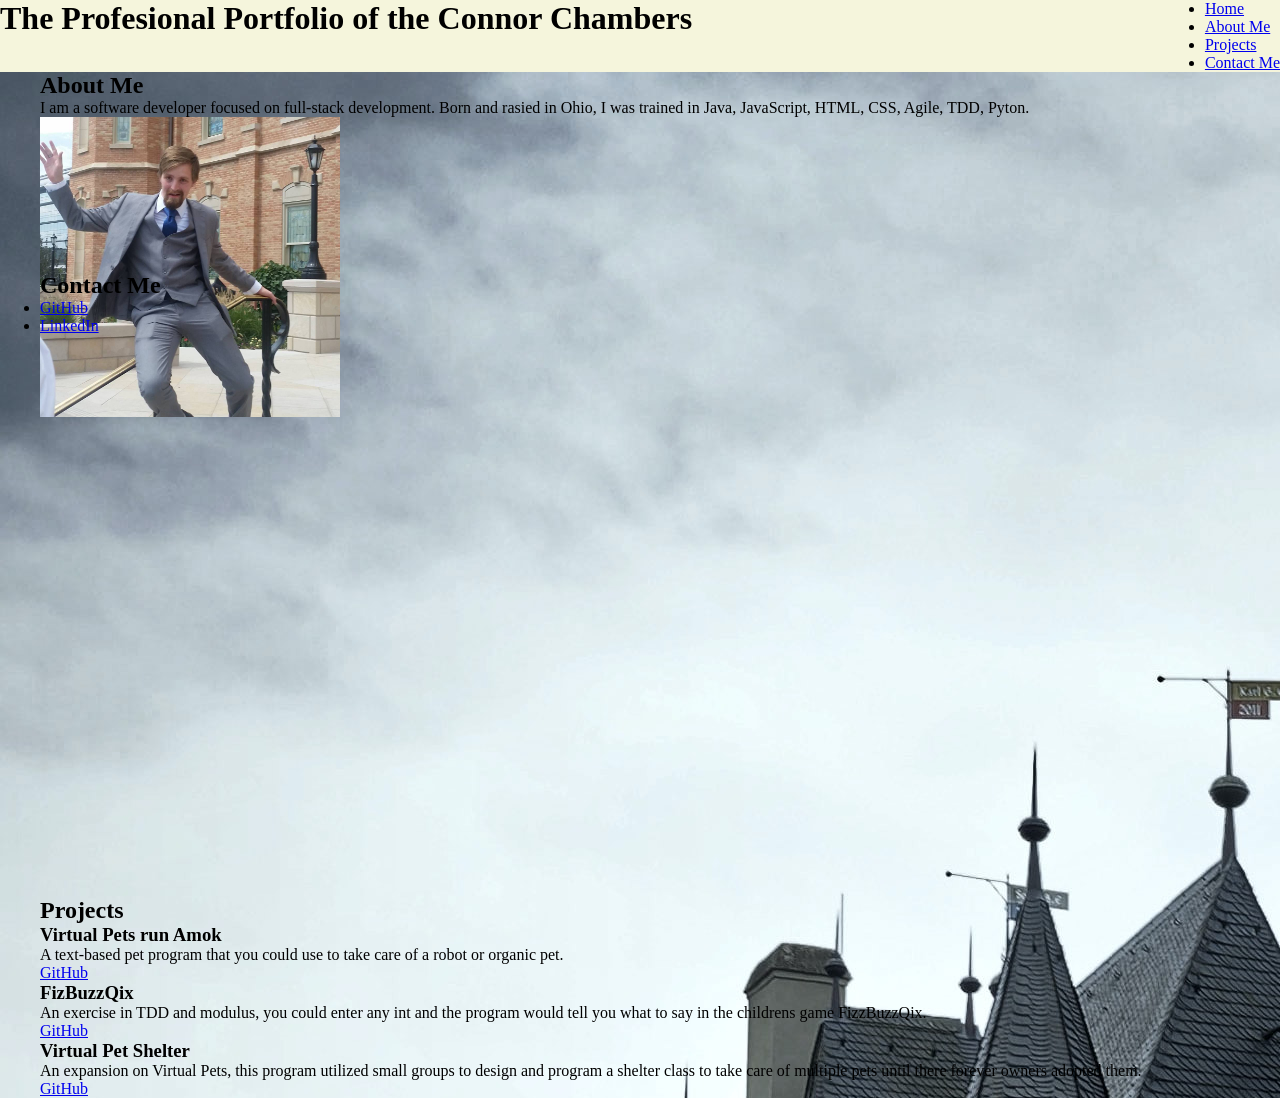
==== index.html @ 0117bf4f "beginning stages" ====
<!--Profesional Portfolio of Connor Chambers 
@author Connor Chambers
@start 2021.02.12
@updated 2021.02.12
-->
<!DOCTYPE html>
<html lang="en">
<head>
    <meta charset="UTF-8">
    <meta name="viewport" content="width=device-width, initial-scale=1.0">
    <title>Connor Chambers' Portfolio</title>
    <link rel="stylesheet" href="style.css">
    <link rel="stylesheet" href="layout.css"> <!--- check paths-->
</head>

<body>
    <header class="header" id="home">
        <h1 class="title">The Profesional Portfolio of the Connor Chambers</h1>
        <nav class="nav__links">
            <ul>
                <li class="nav__link"> <a href="#home">Home</a></li>
                <li class="nav__link"> <a href="#about">About Me</a></li>
                <li class="nav__link"> <a href="#projects">Projects</a></li>
                <li class="nav__link"><a href="#contact">Contact Me</a></li>
            </ul>
        </nav>
    </header>
    <div class="content" >
        <section class="about__me" id="about">
            <h2>About Me</h2>
            <p>I am a software developer focused on full-stack development. Born and rasied in Ohio, I was trained in Java, JavaScript, HTML, CSS, Agile, TDD, Pyton.</p>
            <img class="headshot"src="personalPhoto.jpg">
        </section>
        <section class="contact__links" id="contact">
            <h2>Contact Me</h2>
            <ul>
                <li class="contact__link"><a href="https://github.com/HagarTheHun">GitHub</a></li>
                <li class="contact__link"><a href="https://www.linkedin.com/">LinkedIn</a></li>
            </ul>
            

        </section>
        
        <section class="projects__list" id="projects">
        <h2>Projects</h2>
            <article>
            <h3>Virtual Pets run Amok</h3>
                <p>A text-based pet program that you could use to take care of a robot or organic pet.</p>
                <a href="https://github.com/HagarTheHun/virtual-pets-CD-Project-Blue">GitHub</a>
            </article>
            <article>
            <h3>FizBuzzQix</h3>
                <p>An exercise in TDD and modulus, you could enter any int and the program would tell you what to say in the childrens game FizzBuzzQix.</p>
                <a href="https://github.com/HagarTheHun">GitHub</a>
            </article>
            <article>
            <h3>Virtual Pet Shelter</h3>
                <p>An expansion on Virtual Pets, this program utilized small groups to design and program a shelter class to take care of multiple pets until there forever owners adopted them.</p>
                <a href="https://github.com/HagarTheHun">GitHub</a>
            </article>
            <!--- <p>
                    A personal library android app to keep track of your books, games, and more. Scan barcodes, search library, search friends libraries, borrow/lend, track stats.
                </p> --->
        </section>
    </div>
</body>
</html>
---- style.css ----
body {
    background-image: url("./ansgar-scheffold-kYVqDTTRv0c-unsplash.jpg");
}

.header {
    background-color: beige;
}
.content {

}
.headshot {
    width: 25%;
}
---- layout.css ----
* {
    box-sizing: border-box;
    margin: 0;
    padding: 0;
}
.content {
    display: grid;
    grid-template-rows: 200px auto 75px;
    width: 1200px;
    margin: 0 auto;
    min-height: 100vh;
}
.header {
    display: flex;
    justify-content: space-between;
}
.projects_list {
    display: flex;
    justify-content: space-around;
}
.about_me {
    display: flex;
    flex-direction: row-reverse;
}
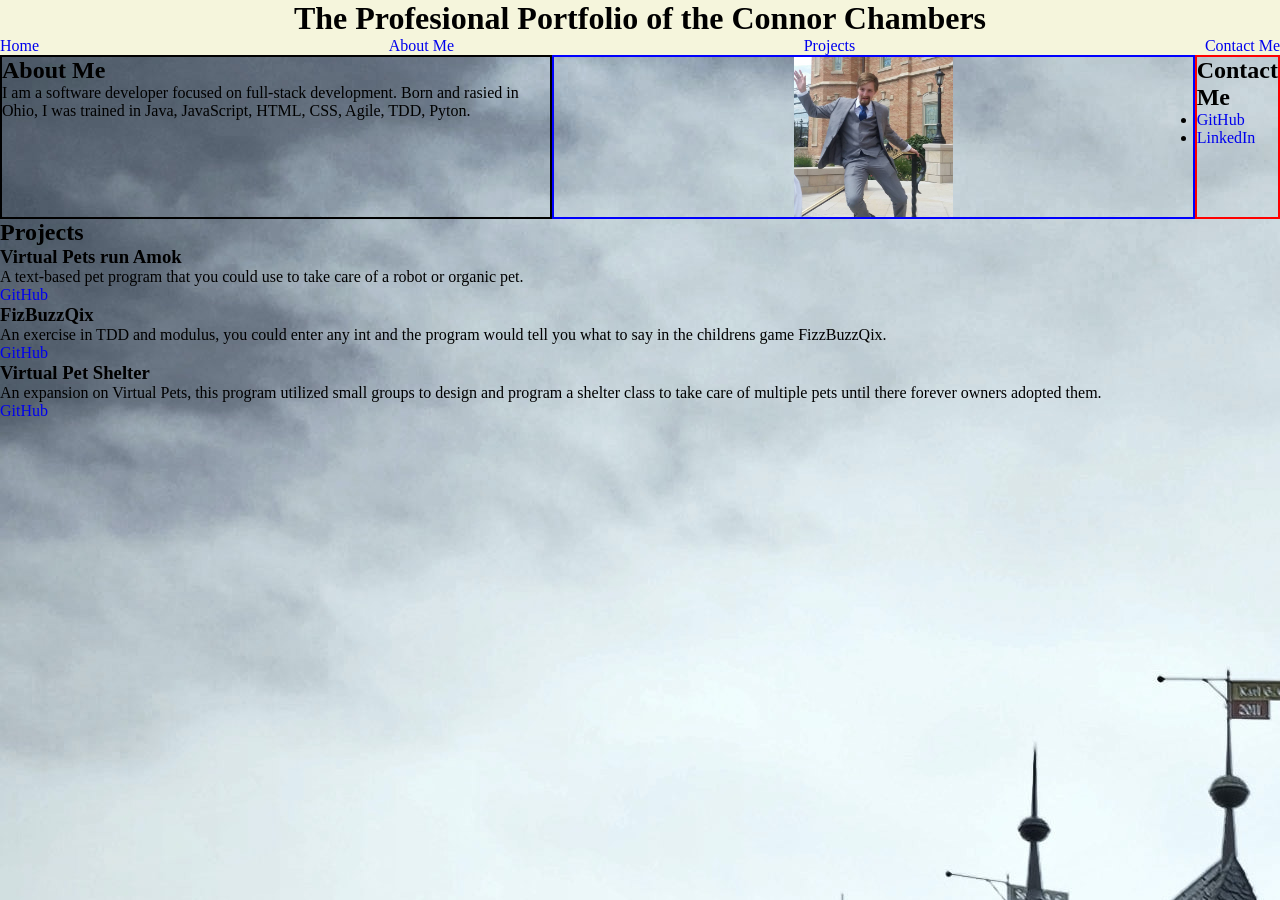
==== commit 357aab3a: "correcting layout issues" ====
--- a/index.html
+++ b/index.html
@@ -17,7 +17,7 @@
     <header class="header" id="home">
         <h1 class="title">The Profesional Portfolio of the Connor Chambers</h1>
         <nav class="nav__links">
-            <ul>
+            <ul class="nav__list">
                 <li class="nav__link"> <a href="#home">Home</a></li>
                 <li class="nav__link"> <a href="#about">About Me</a></li>
                 <li class="nav__link"> <a href="#projects">Projects</a></li>
@@ -26,20 +26,25 @@
         </nav>
     </header>
     <div class="content" >
-        <section class="about__me" id="about">
-            <h2>About Me</h2>
-            <p>I am a software developer focused on full-stack development. Born and rasied in Ohio, I was trained in Java, JavaScript, HTML, CSS, Agile, TDD, Pyton.</p>
-            <img class="headshot"src="personalPhoto.jpg">
-        </section>
-        <section class="contact__links" id="contact">
-            <h2>Contact Me</h2>
-            <ul>
-                <li class="contact__link"><a href="https://github.com/HagarTheHun">GitHub</a></li>
-                <li class="contact__link"><a href="https://www.linkedin.com/">LinkedIn</a></li>
-            </ul>
+        <div class="personal__area">
+            <section class="about__me" id="about">
+                <h2>About Me</h2>
+                <p>I am a software developer focused on full-stack development. Born and rasied in Ohio, I was trained in Java, JavaScript, HTML, CSS, Agile, TDD, Pyton.</p>
+            </section>
+
+            <section class="image__area">
+                <img class="headshot"src="personalPhoto.jpg">
+                <img class="shield" src="https://images-na.ssl-images-amazon.com/images/I/71vntClRfjL._AC_SL1500_.jpg" alt="">
+            </section>
             
-
-        </section>
+            <section class="contact__links" id="contact">
+                <h2>Contact Me</h2>
+                <ul>
+                    <li class="contact__link"><a href="https://github.com/HagarTheHun">GitHub</a></li>
+                    <li class="contact__link"><a href="https://www.linkedin.com/">LinkedIn</a></li>
+                </ul>
+            </section>
+        </div>
         
         <section class="projects__list" id="projects">
         <h2>Projects</h2>
--- a/layout.css
+++ b/layout.css
@@ -4,21 +4,51 @@
     padding: 0;
 }
 .content {
-    display: grid;
-    grid-template-rows: 200px auto 75px;
-    width: 1200px;
-    margin: 0 auto;
-    min-height: 100vh;
+    
 }
 .header {
     display: flex;
+    flex-direction: column;
+}
+.header h1 {
+    align-self: center;
+}
+.nav__list {
+    display: flex;
     justify-content: space-between;
+
 }
+.header li, a {
+    list-style-type: none;
+    text-decoration: none;
+}
+.personal__area {
+    display: flex;
+    justify-content: space-betw;
+}
+
+.image__area {
+    display: flex;
+    flex-direction: column;
+    
+    align-items: center;
+    border: 2px solid blue;
+    
+}
+.shield {
+    max-width: 100px;
+    max-height: 100px;
+}
+.contact__links {
+    border: 2px solid red;
+    /* width: 30%; */
+}
+
 .projects_list {
     display: flex;
     justify-content: space-around;
 }
-.about_me {
-    display: flex;
-    flex-direction: row-reverse;
+.about__me {
+    border: 2px solid black;
+    /* width: 40%; */
 }
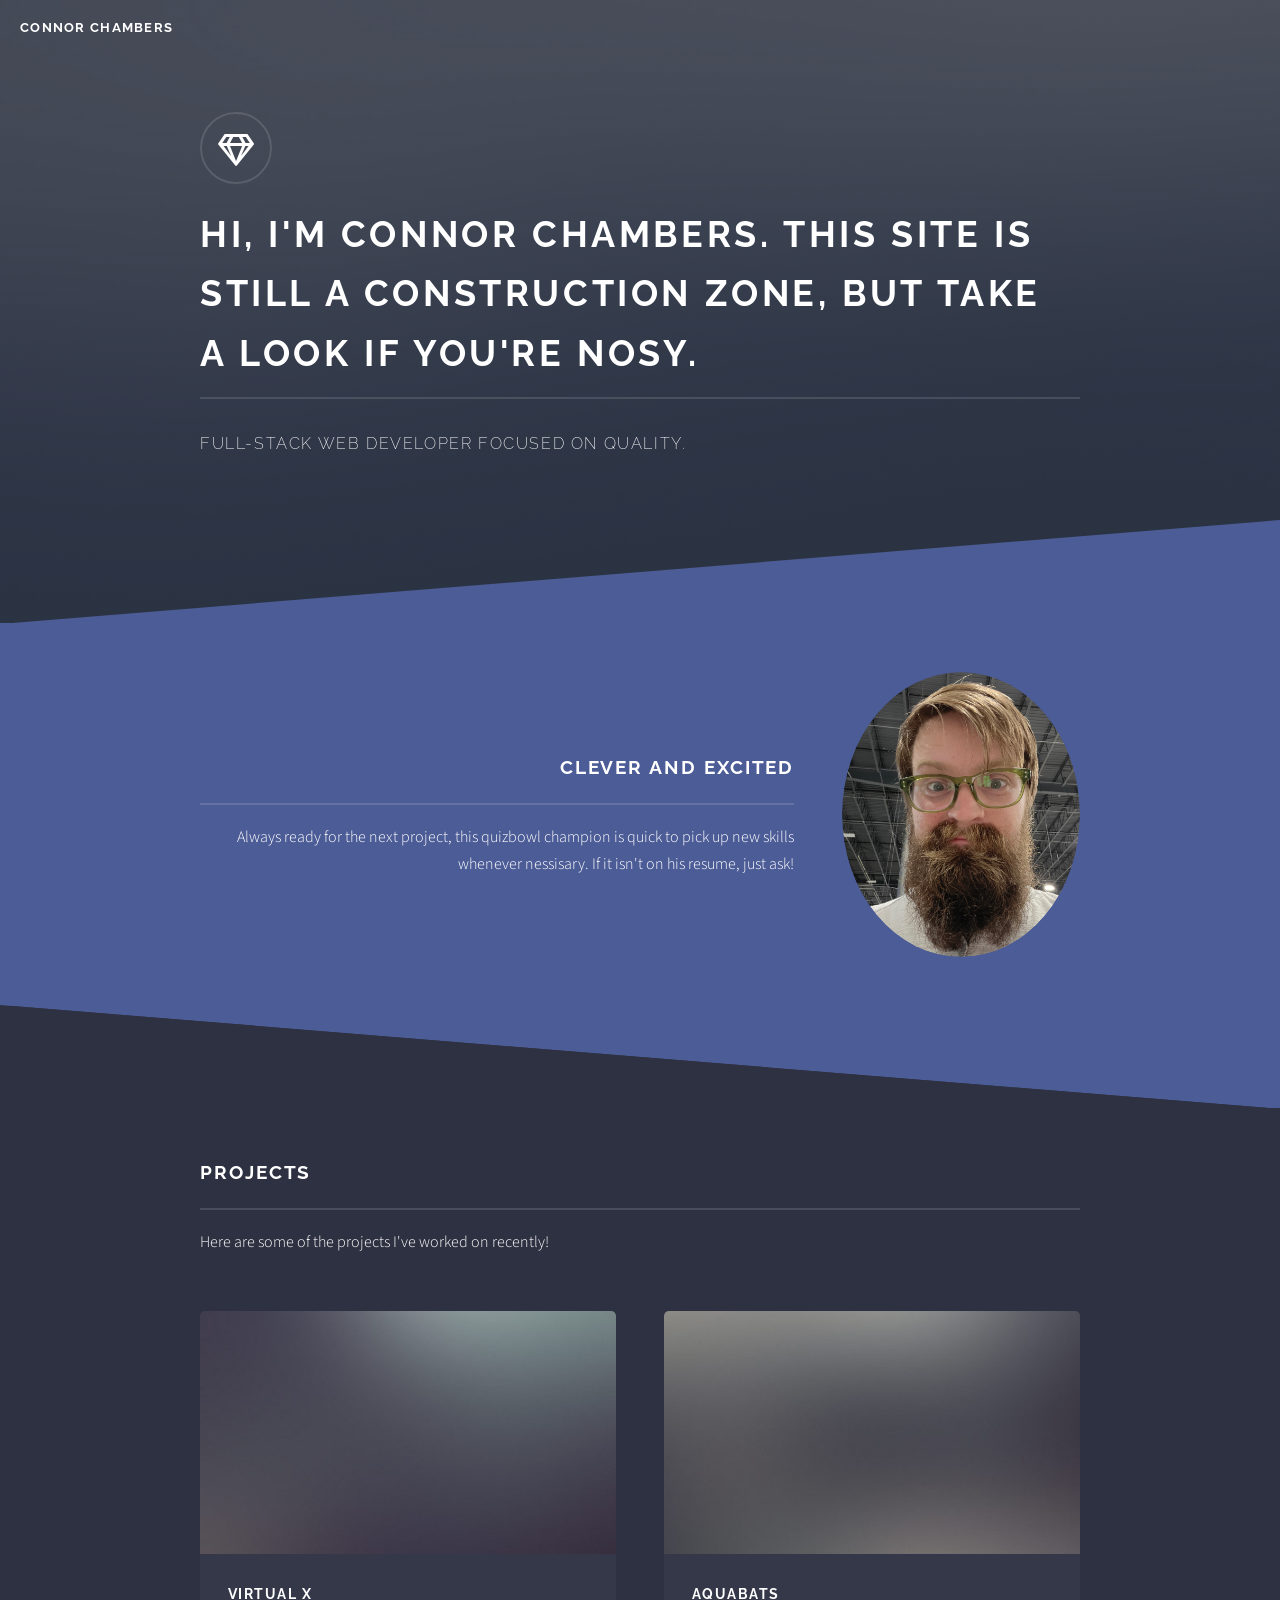
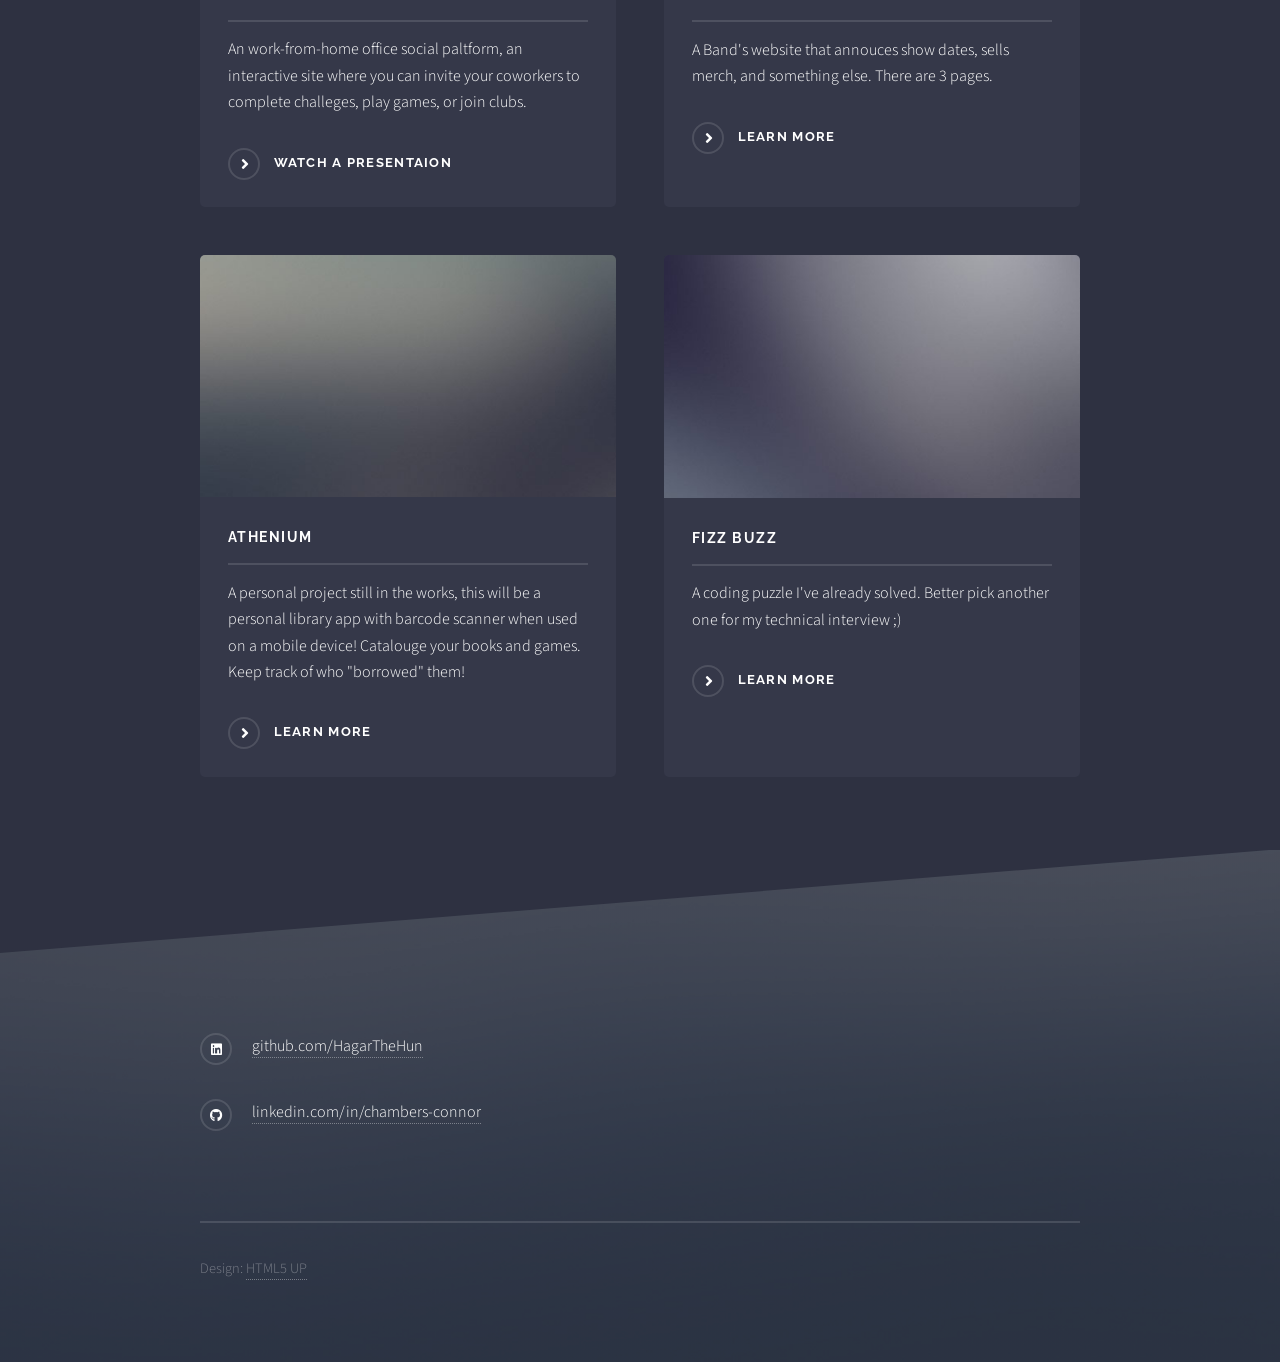
==== commit 8d14ee13: "the big reveal?" ====
--- a/index.html
+++ b/index.html
@@ -1,74 +1,159 @@
-<!--Profesional Portfolio of Connor Chambers 
-@author Connor Chambers
-@start 2021.02.12
-@updated 2021.02.12
+<!DOCTYPE HTML>
+<!--
+	Solid State by HTML5 UP
+	html5up.net | @ajlkn
+	Free for personal and commercial use under the CCA 3.0 license (html5up.net/license)
 -->
-<!DOCTYPE html>
-<html lang="en">
-<head>
-    <meta charset="UTF-8">
-    <meta name="viewport" content="width=device-width, initial-scale=1.0">
-    <title>Connor Chambers' Portfolio</title>
-    <link rel="stylesheet" href="style.css">
-    <link rel="stylesheet" href="layout.css"> <!--- check paths-->
-</head>
+<html>
+	<head>
+		<title>Hire Connor Chambers</title>
+		<meta charset="utf-8" />
+		<meta name="viewport" content="width=device-width, initial-scale=1, user-scalable=no" />
+		<link rel="stylesheet" href="assets/css/main.css" />
+		<noscript><link rel="stylesheet" href="assets/css/noscript.css" /></noscript>
+	</head>
+	<body class="is-preload">
 
-<body>
-    <header class="header" id="home">
-        <h1 class="title">The Profesional Portfolio of the Connor Chambers</h1>
-        <nav class="nav__links">
-            <ul class="nav__list">
-                <li class="nav__link"> <a href="#home">Home</a></li>
-                <li class="nav__link"> <a href="#about">About Me</a></li>
-                <li class="nav__link"> <a href="#projects">Projects</a></li>
-                <li class="nav__link"><a href="#contact">Contact Me</a></li>
-            </ul>
-        </nav>
-    </header>
-    <div class="content" >
-        <div class="personal__area">
-            <section class="about__me" id="about">
-                <h2>About Me</h2>
-                <p>I am a software developer focused on full-stack development. Born and rasied in Ohio, I was trained in Java, JavaScript, HTML, CSS, Agile, TDD, Pyton.</p>
-            </section>
+		<!-- Page Wrapper -->
+			<div id="page-wrapper">
 
-            <section class="image__area">
-                <img class="headshot"src="personalPhoto.jpg">
-                <img class="shield" src="https://images-na.ssl-images-amazon.com/images/I/71vntClRfjL._AC_SL1500_.jpg" alt="">
-            </section>
-            
-            <section class="contact__links" id="contact">
-                <h2>Contact Me</h2>
-                <ul>
-                    <li class="contact__link"><a href="https://github.com/HagarTheHun">GitHub</a></li>
-                    <li class="contact__link"><a href="https://www.linkedin.com/">LinkedIn</a></li>
-                </ul>
-            </section>
-        </div>
-        
-        <section class="projects__list" id="projects">
-        <h2>Projects</h2>
-            <article>
-            <h3>Virtual Pets run Amok</h3>
-                <p>A text-based pet program that you could use to take care of a robot or organic pet.</p>
-                <a href="https://github.com/HagarTheHun/virtual-pets-CD-Project-Blue">GitHub</a>
-            </article>
-            <article>
-            <h3>FizBuzzQix</h3>
-                <p>An exercise in TDD and modulus, you could enter any int and the program would tell you what to say in the childrens game FizzBuzzQix.</p>
-                <a href="https://github.com/HagarTheHun">GitHub</a>
-            </article>
-            <article>
-            <h3>Virtual Pet Shelter</h3>
-                <p>An expansion on Virtual Pets, this program utilized small groups to design and program a shelter class to take care of multiple pets until there forever owners adopted them.</p>
-                <a href="https://github.com/HagarTheHun">GitHub</a>
-            </article>
-            <!--- <p>
-                    A personal library android app to keep track of your books, games, and more. Scan barcodes, search library, search friends libraries, borrow/lend, track stats.
-                </p> --->
-        </section>
-    </div>
-</body>
-</html>
+				<!-- Header -->
+					<header id="header" class="alt">
+						<h1><a href="#banner">Connor Chambers</a></h1>
+						<!--
+						<nav>
+							<a href="#menu">Menu</a>
+						</nav>
+						-->
+					</header>
 
+				<!-- Menu 
+					<nav id="menu">
+						<div class="inner">
+							<h2>Menu</h2>
+							<ul class="links">
+								<li><a href="index.html">Home</a></li>
+								<li><a href="generic.html">Generic</a></li>
+								<li><a href="elements.html">Elements</a></li>
+								<li><a href="#">Log In</a></li>
+								<li><a href="#">Sign Up</a></li>
+							</ul>
+							<a href="#" class="close">Close</a>
+						</div>
+					</nav>
+				-->
 
+				<!-- Banner -->
+					<section id="banner">
+						<div class="inner">
+							<div class="logo"><span class="icon fa-gem"></span></div>
+							<h2>Hi, I'm Connor Chambers.  This site is still a construction zone, but take a look if you're nosy.</h2>
+							<p>Full-stack web developer focused on quality.</p>
+						</div>
+					</section>
+
+				<!-- Wrapper -->
+					<section id="wrapper">
+
+						<!-- One -->
+							<section id="one" class="wrapper spotlight style1">
+								<div class="inner">
+									<a href="#" class="image"><img src="images/ConnorHeadshot.jpg" alt="" /></a>
+									<div class="content">
+										<h2 class="major">Clever and Excited</h2>
+										<p>Always ready for the next project, this quizbowl champion is quick to pick up new skills whenever nessisary.  If it isn't on his resume, just ask!</p>
+									</div>
+								</div>
+							</section>
+<!--
+						<!-- Two --
+							<section id="two" class="wrapper alt spotlight style2">
+								<div class="inner">
+									<a href="#" class="image"><img src="images/pic02.jpg" alt="" /></a>
+									<div class="content">
+										<h2 class="major">Tempus adipiscing</h2>
+										<p>Lorem ipsum dolor sit amet, etiam lorem adipiscing elit. Cras turpis ante, nullam sit amet turpis non, sollicitudin posuere urna. Mauris id tellus arcu. Nunc vehicula id nulla dignissim dapibus. Nullam ultrices, neque et faucibus viverra, ex nulla cursus.</p>
+										<a href="#" class="special">Learn more</a>
+									</div>
+								</div>
+							</section>
+
+						<!-- Three --
+							<section id="three" class="wrapper spotlight style3">
+								<div class="inner">
+									<a href="#" class="image"><img src="images/pic03.jpg" alt="" /></a>
+									<div class="content">
+										<h2 class="major">Nullam dignissim</h2>
+										<p>Lorem ipsum dolor sit amet, etiam lorem adipiscing elit. Cras turpis ante, nullam sit amet turpis non, sollicitudin posuere urna. Mauris id tellus arcu. Nunc vehicula id nulla dignissim dapibus. Nullam ultrices, neque et faucibus viverra, ex nulla cursus.</p>
+										<a href="#" class="special">Learn more</a>
+									</div>
+								</div>
+							</section>
+-->
+						<!-- Four -->
+							<section id="four" class="wrapper alt style1">
+								<div class="inner">
+									<h2 class="major">Projects</h2>
+									<p>Here are some of the projects I've worked on recently!</p>
+									<section class="features">
+										<article>
+											<a href="#" class="image"><img src="images/pic04.jpg" alt="" /></a>
+											<h3 class="major">Virtual X</h3>
+											<p>An work-from-home office social paltform, an interactive site where you can invite your coworkers to complete challeges, play games, or join clubs.</p>
+											<a href="#" class="special">Watch a Presentaion</a>
+										</article>
+										<article>
+											<a href="#" class="image"><img src="images/pic05.jpg" alt="" /></a>
+											<h3 class="major">Aquabats</h3>
+											<p>A Band's website that annouces show dates, sells merch, and something else. There are 3 pages.</p>
+											<a href="#" class="special">Learn more</a>
+										</article>
+										<article>
+											<a href="#" class="image"><img src="images/pic06.jpg" alt="" /></a>
+											<h3 class="major">Athenium</h3>
+											<p>A personal project still in the works, this will be a personal library app with barcode scanner when used on a mobile device!  Catalouge your books and games.  Keep track of who "borrowed" them!</p>
+											<a href="#" class="special">Learn more</a>
+										</article>
+										<article>
+											<a href="#" class="image"><img src="images/pic07.jpg" alt="" /></a>
+											<h3 class="major">Fizz Buzz</h3>
+											<p>A coding puzzle I've already solved. Better pick another one for my technical interview ;)</p>
+											<a href="#" class="special">Learn more</a>
+										</article>
+									</section>
+									<!--
+									<ul class="actions">
+										<li><a href="#" class="button">Browse All</a></li>
+									</ul>
+									-->
+								</div>
+							</section>
+
+					</section>
+
+				<!-- Footer -->
+					<section id="footer">
+						<div class="inner">
+							
+							<ul class="contact">
+								<li class="icon brands fa-linkedin"><a href="https://github.com/HagarTheHun">github.com/HagarTheHun</a></li>
+								<li class="icon brands fa-github"><a href="https://www.linkedin.com/in/chambers-connor/">linkedin.com/in/chambers-connor</a></li>
+							</ul>
+							<ul class="copyright">
+								<li>Design: <a href="http://html5up.net">HTML5 UP</a></li>
+							</ul>
+						</div>
+					</section>
+
+			</div>
+
+		<!-- Scripts -->
+			<script src="assets/js/jquery.min.js"></script>
+			<script src="assets/js/jquery.scrollex.min.js"></script>
+			<script src="assets/js/browser.min.js"></script>
+			<script src="assets/js/breakpoints.min.js"></script>
+			<script src="assets/js/util.js"></script>
+			<script src="assets/js/main.js"></script>
+
+	</body>
+</html>
--- a/assets/css/main.css
+++ b/assets/css/main.css
@@ -0,0 +1,4156 @@
+@import url(fontawesome-all.min.css);
+@import url("https://fonts.googleapis.com/css?family=Raleway:200,700|Source+Sans+Pro:300,600,300italic,600italic");
+
+/*
+	Solid State by HTML5 UP
+	html5up.net | @ajlkn
+	Free for personal and commercial use under the CCA 3.0 license (html5up.net/license)
+*/
+
+html, body, div, span, applet, object,
+iframe, h1, h2, h3, h4, h5, h6, p, blockquote,
+pre, a, abbr, acronym, address, big, cite,
+code, del, dfn, em, img, ins, kbd, q, s, samp,
+small, strike, strong, sub, sup, tt, var, b,
+u, i, center, dl, dt, dd, ol, ul, li, fieldset,
+form, label, legend, table, caption, tbody,
+tfoot, thead, tr, th, td, article, aside,
+canvas, details, embed, figure, figcaption,
+footer, header, hgroup, menu, nav, output, ruby,
+section, summary, time, mark, audio, video {
+	margin: 0;
+	padding: 0;
+	border: 0;
+	font-size: 100%;
+	font: inherit;
+	vertical-align: baseline;}
+
+article, aside, details, figcaption, figure,
+footer, header, hgroup, menu, nav, section {
+	display: block;}
+
+body {
+	line-height: 1;
+}
+
+ol, ul {
+	list-style: none;
+}
+
+blockquote, q {
+	quotes: none;
+}
+
+	blockquote:before, blockquote:after, q:before, q:after {
+		content: '';
+		content: none;
+	}
+
+table {
+	border-collapse: collapse;
+	border-spacing: 0;
+}
+
+body {
+	-webkit-text-size-adjust: none;
+}
+
+mark {
+	background-color: transparent;
+	color: inherit;
+}
+
+input::-moz-focus-inner {
+	border: 0;
+	padding: 0;
+}
+
+input, select, textarea {
+	-moz-appearance: none;
+	-webkit-appearance: none;
+	-ms-appearance: none;
+	appearance: none;
+}
+
+/* Basic */
+
+	@-ms-viewport {
+		width: device-width;
+	}
+
+	body {
+		-ms-overflow-style: scrollbar;
+	}
+
+	@media screen and (max-width: 480px) {
+
+		html, body {
+			min-width: 320px;
+		}
+
+	}
+
+	html {
+		box-sizing: border-box;
+	}
+
+	*, *:before, *:after {
+		box-sizing: inherit;
+	}
+
+	body {
+		background-color: #2e3141;
+		background-image: linear-gradient(to top, rgba(46, 49, 65, 0.8), rgba(46, 49, 65, 0.8)), url("../../images/bg.jpg");
+		background-size: auto,+ cover;
+		background-attachment: fixed,+ fixed;
+		background-position: center,+ center;
+	}
+
+		body.is-preload *, body.is-preload *:before, body.is-preload *:after {
+			-moz-animation: none !important;
+			-webkit-animation: none !important;
+			-ms-animation: none !important;
+			animation: none !important;
+			-moz-transition: none !important;
+			-webkit-transition: none !important;
+			-ms-transition: none !important;
+			transition: none !important;
+		}
+
+/* Type */
+
+	body, input, select, textarea {
+		color: #ffffff;
+		font-family: "Source Sans Pro", Helvetica, sans-serif;
+		font-size: 16.5pt;
+		font-weight: 300;
+		line-height: 1.65;
+	}
+
+		@media screen and (max-width: 1680px) {
+
+			body, input, select, textarea {
+				font-size: 13pt;
+			}
+
+		}
+
+		@media screen and (max-width: 1280px) {
+
+			body, input, select, textarea {
+				font-size: 12pt;
+			}
+
+		}
+
+		@media screen and (max-width: 980px) {
+
+			body, input, select, textarea {
+				font-size: 12pt;
+			}
+
+		}
+
+		@media screen and (max-width: 736px) {
+
+			body, input, select, textarea {
+				font-size: 12pt;
+			}
+
+		}
+
+		@media screen and (max-width: 480px) {
+
+			body, input, select, textarea {
+				font-size: 12pt;
+			}
+
+		}
+
+	a {
+		-moz-transition: color 0.2s ease-in-out, border-bottom-color 0.2s ease-in-out;
+		-webkit-transition: color 0.2s ease-in-out, border-bottom-color 0.2s ease-in-out;
+		-ms-transition: color 0.2s ease-in-out, border-bottom-color 0.2s ease-in-out;
+		transition: color 0.2s ease-in-out, border-bottom-color 0.2s ease-in-out;
+		border-bottom: dotted 1px rgba(255, 255, 255, 0.35);
+		color: #ffffff;
+		text-decoration: none;
+	}
+
+		a:hover {
+			border-bottom-color: transparent;
+			color: #ffffff !important;
+		}
+
+		a.special:not(.button) {
+			text-decoration: none;
+			border-bottom: 0;
+			display: block;
+			font-family: Raleway, Helvetica, sans-serif;
+			font-size: 0.8em;
+			font-weight: 700;
+			letter-spacing: 0.1em;
+			margin: 0 0 2em 0;
+			text-transform: uppercase;
+		}
+
+			a.special:not(.button):before {
+				-moz-osx-font-smoothing: grayscale;
+				-webkit-font-smoothing: antialiased;
+				display: inline-block;
+				font-style: normal;
+				font-variant: normal;
+				text-rendering: auto;
+				line-height: 1;
+				text-transform: none !important;
+				font-family: 'Font Awesome 5 Free';
+				font-weight: 900;
+			}
+
+			a.special:not(.button):before {
+				-moz-transition: background-color 0.2s ease-in-out;
+				-webkit-transition: background-color 0.2s ease-in-out;
+				-ms-transition: background-color 0.2s ease-in-out;
+				transition: background-color 0.2s ease-in-out;
+				border-radius: 100%;
+				border: solid 2px rgba(255, 255, 255, 0.125);
+				content: '\f105';
+				display: inline-block;
+				font-size: 1.25em;
+				height: 2em;
+				line-height: 1.75em;
+				margin-right: 0.85em;
+				text-align: center;
+				text-indent: 0.15em;
+				vertical-align: middle;
+				width: 2em;
+			}
+
+			a.special:not(.button):hover:before {
+				background-color: rgba(255, 255, 255, 0.025);
+			}
+
+			a.special:not(.button):active:before {
+				background-color: rgba(255, 255, 255, 0.075);
+			}
+
+	strong, b {
+		color: #ffffff;
+		font-weight: 600;
+	}
+
+	em, i {
+		font-style: italic;
+	}
+
+	p {
+		margin: 0 0 2em 0;
+	}
+
+	h1, h2, h3, h4, h5, h6 {
+		color: #ffffff;
+		font-family: Raleway, Helvetica, sans-serif;
+		font-weight: 700;
+		letter-spacing: 0.1em;
+		margin: 0 0 1em 0;
+		text-transform: uppercase;
+	}
+
+		h1 a, h2 a, h3 a, h4 a, h5 a, h6 a {
+			color: inherit;
+			text-decoration: none;
+			border-bottom: 0;
+		}
+
+		h1 span, h2 span, h3 span, h4 span, h5 span, h6 span {
+			font-weight: 200;
+		}
+
+		h1.major, h2.major, h3.major, h4.major, h5.major, h6.major {
+			padding-bottom: 1em;
+			border-bottom: solid 2px rgba(255, 255, 255, 0.125);
+		}
+
+	h2 {
+		font-size: 1.2em;
+	}
+
+	h3 {
+		font-size: 0.9em;
+	}
+
+	h4 {
+		font-size: 0.7em;
+	}
+
+	h5 {
+		font-size: 0.7em;
+	}
+
+	h6 {
+		font-size: 0.7em;
+	}
+
+	@media screen and (max-width: 736px) {
+
+		h2 {
+			font-size: 1em;
+		}
+
+		h3 {
+			font-size: 0.8em;
+		}
+
+	}
+
+	sub {
+		font-size: 0.8em;
+		position: relative;
+		top: 0.5em;
+	}
+
+	sup {
+		font-size: 0.8em;
+		position: relative;
+		top: -0.5em;
+	}
+
+	blockquote {
+		border-left: solid 4px rgba(255, 255, 255, 0.125);
+		font-style: italic;
+		margin: 0 0 2em 0;
+		padding: 0.5em 0 0.5em 2em;
+	}
+
+	code {
+		background: rgba(255, 255, 255, 0.025);
+		border-radius: 5px;
+		border: solid 2px rgba(255, 255, 255, 0.125);
+		font-family: "Courier New", monospace;
+		font-size: 0.9em;
+		margin: 0 0.25em;
+		padding: 0.25em 0.65em;
+	}
+
+	pre {
+		-webkit-overflow-scrolling: touch;
+		font-family: "Courier New", monospace;
+		font-size: 0.9em;
+		margin: 0 0 2em 0;
+	}
+
+		pre code {
+			display: block;
+			line-height: 1.75em;
+			padding: 1em 1.5em;
+			overflow-x: auto;
+		}
+
+	hr {
+		border: 0;
+		border-bottom: solid 2px rgba(255, 255, 255, 0.125);
+		margin: 2.5em 0;
+	}
+
+		hr.major {
+			margin: 4em 0;
+		}
+
+	.align-left {
+		text-align: left;
+	}
+
+	.align-center {
+		text-align: center;
+	}
+
+	.align-right {
+		text-align: right;
+	}
+
+/* Row */
+
+	.row {
+		display: flex;
+		flex-wrap: wrap;
+		box-sizing: border-box;
+		align-items: stretch;
+	}
+
+		.row > * {
+			box-sizing: border-box;
+		}
+
+		.row.gtr-uniform > * > :last-child {
+			margin-bottom: 0;
+		}
+
+		.row.aln-left {
+			justify-content: flex-start;
+		}
+
+		.row.aln-center {
+			justify-content: center;
+		}
+
+		.row.aln-right {
+			justify-content: flex-end;
+		}
+
+		.row.aln-top {
+			align-items: flex-start;
+		}
+
+		.row.aln-middle {
+			align-items: center;
+		}
+
+		.row.aln-bottom {
+			align-items: flex-end;
+		}
+
+		.row > .imp {
+			order: -1;
+		}
+
+		.row > .col-1 {
+			width: 8.33333%;
+		}
+
+		.row > .off-1 {
+			margin-left: 8.33333%;
+		}
+
+		.row > .col-2 {
+			width: 16.66667%;
+		}
+
+		.row > .off-2 {
+			margin-left: 16.66667%;
+		}
+
+		.row > .col-3 {
+			width: 25%;
+		}
+
+		.row > .off-3 {
+			margin-left: 25%;
+		}
+
+		.row > .col-4 {
+			width: 33.33333%;
+		}
+
+		.row > .off-4 {
+			margin-left: 33.33333%;
+		}
+
+		.row > .col-5 {
+			width: 41.66667%;
+		}
+
+		.row > .off-5 {
+			margin-left: 41.66667%;
+		}
+
+		.row > .col-6 {
+			width: 50%;
+		}
+
+		.row > .off-6 {
+			margin-left: 50%;
+		}
+
+		.row > .col-7 {
+			width: 58.33333%;
+		}
+
+		.row > .off-7 {
+			margin-left: 58.33333%;
+		}
+
+		.row > .col-8 {
+			width: 66.66667%;
+		}
+
+		.row > .off-8 {
+			margin-left: 66.66667%;
+		}
+
+		.row > .col-9 {
+			width: 75%;
+		}
+
+		.row > .off-9 {
+			margin-left: 75%;
+		}
+
+		.row > .col-10 {
+			width: 83.33333%;
+		}
+
+		.row > .off-10 {
+			margin-left: 83.33333%;
+		}
+
+		.row > .col-11 {
+			width: 91.66667%;
+		}
+
+		.row > .off-11 {
+			margin-left: 91.66667%;
+		}
+
+		.row > .col-12 {
+			width: 100%;
+		}
+
+		.row > .off-12 {
+			margin-left: 100%;
+		}
+
+		.row.gtr-0 {
+			margin-top: 0;
+			margin-left: 0em;
+		}
+
+			.row.gtr-0 > * {
+				padding: 0 0 0 0em;
+			}
+
+			.row.gtr-0.gtr-uniform {
+				margin-top: 0em;
+			}
+
+				.row.gtr-0.gtr-uniform > * {
+					padding-top: 0em;
+				}
+
+		.row.gtr-25 {
+			margin-top: 0;
+			margin-left: -0.4375em;
+		}
+
+			.row.gtr-25 > * {
+				padding: 0 0 0 0.4375em;
+			}
+
+			.row.gtr-25.gtr-uniform {
+				margin-top: -0.4375em;
+			}
+
+				.row.gtr-25.gtr-uniform > * {
+					padding-top: 0.4375em;
+				}
+
+		.row.gtr-50 {
+			margin-top: 0;
+			margin-left: -0.875em;
+		}
+
+			.row.gtr-50 > * {
+				padding: 0 0 0 0.875em;
+			}
+
+			.row.gtr-50.gtr-uniform {
+				margin-top: -0.875em;
+			}
+
+				.row.gtr-50.gtr-uniform > * {
+					padding-top: 0.875em;
+				}
+
+		.row {
+			margin-top: 0;
+			margin-left: -1.75em;
+		}
+
+			.row > * {
+				padding: 0 0 0 1.75em;
+			}
+
+			.row.gtr-uniform {
+				margin-top: -1.75em;
+			}
+
+				.row.gtr-uniform > * {
+					padding-top: 1.75em;
+				}
+
+		.row.gtr-150 {
+			margin-top: 0;
+			margin-left: -2.625em;
+		}
+
+			.row.gtr-150 > * {
+				padding: 0 0 0 2.625em;
+			}
+
+			.row.gtr-150.gtr-uniform {
+				margin-top: -2.625em;
+			}
+
+				.row.gtr-150.gtr-uniform > * {
+					padding-top: 2.625em;
+				}
+
+		.row.gtr-200 {
+			margin-top: 0;
+			margin-left: -3.5em;
+		}
+
+			.row.gtr-200 > * {
+				padding: 0 0 0 3.5em;
+			}
+
+			.row.gtr-200.gtr-uniform {
+				margin-top: -3.5em;
+			}
+
+				.row.gtr-200.gtr-uniform > * {
+					padding-top: 3.5em;
+				}
+
+		@media screen and (max-width: 1680px) {
+
+			.row {
+				display: flex;
+				flex-wrap: wrap;
+				box-sizing: border-box;
+				align-items: stretch;
+			}
+
+				.row > * {
+					box-sizing: border-box;
+				}
+
+				.row.gtr-uniform > * > :last-child {
+					margin-bottom: 0;
+				}
+
+				.row.aln-left {
+					justify-content: flex-start;
+				}
+
+				.row.aln-center {
+					justify-content: center;
+				}
+
+				.row.aln-right {
+					justify-content: flex-end;
+				}
+
+				.row.aln-top {
+					align-items: flex-start;
+				}
+
+				.row.aln-middle {
+					align-items: center;
+				}
+
+				.row.aln-bottom {
+					align-items: flex-end;
+				}
+
+				.row > .imp-xlarge {
+					order: -1;
+				}
+
+				.row > .col-1-xlarge {
+					width: 8.33333%;
+				}
+
+				.row > .off-1-xlarge {
+					margin-left: 8.33333%;
+				}
+
+				.row > .col-2-xlarge {
+					width: 16.66667%;
+				}
+
+				.row > .off-2-xlarge {
+					margin-left: 16.66667%;
+				}
+
+				.row > .col-3-xlarge {
+					width: 25%;
+				}
+
+				.row > .off-3-xlarge {
+					margin-left: 25%;
+				}
+
+				.row > .col-4-xlarge {
+					width: 33.33333%;
+				}
+
+				.row > .off-4-xlarge {
+					margin-left: 33.33333%;
+				}
+
+				.row > .col-5-xlarge {
+					width: 41.66667%;
+				}
+
+				.row > .off-5-xlarge {
+					margin-left: 41.66667%;
+				}
+
+				.row > .col-6-xlarge {
+					width: 50%;
+				}
+
+				.row > .off-6-xlarge {
+					margin-left: 50%;
+				}
+
+				.row > .col-7-xlarge {
+					width: 58.33333%;
+				}
+
+				.row > .off-7-xlarge {
+					margin-left: 58.33333%;
+				}
+
+				.row > .col-8-xlarge {
+					width: 66.66667%;
+				}
+
+				.row > .off-8-xlarge {
+					margin-left: 66.66667%;
+				}
+
+				.row > .col-9-xlarge {
+					width: 75%;
+				}
+
+				.row > .off-9-xlarge {
+					margin-left: 75%;
+				}
+
+				.row > .col-10-xlarge {
+					width: 83.33333%;
+				}
+
+				.row > .off-10-xlarge {
+					margin-left: 83.33333%;
+				}
+
+				.row > .col-11-xlarge {
+					width: 91.66667%;
+				}
+
+				.row > .off-11-xlarge {
+					margin-left: 91.66667%;
+				}
+
+				.row > .col-12-xlarge {
+					width: 100%;
+				}
+
+				.row > .off-12-xlarge {
+					margin-left: 100%;
+				}
+
+				.row.gtr-0 {
+					margin-top: 0;
+					margin-left: 0em;
+				}
+
+					.row.gtr-0 > * {
+						padding: 0 0 0 0em;
+					}
+
+					.row.gtr-0.gtr-uniform {
+						margin-top: 0em;
+					}
+
+						.row.gtr-0.gtr-uniform > * {
+							padding-top: 0em;
+						}
+
+				.row.gtr-25 {
+					margin-top: 0;
+					margin-left: -0.4375em;
+				}
+
+					.row.gtr-25 > * {
+						padding: 0 0 0 0.4375em;
+					}
+
+					.row.gtr-25.gtr-uniform {
+						margin-top: -0.4375em;
+					}
+
+						.row.gtr-25.gtr-uniform > * {
+							padding-top: 0.4375em;
+						}
+
+				.row.gtr-50 {
+					margin-top: 0;
+					margin-left: -0.875em;
+				}
+
+					.row.gtr-50 > * {
+						padding: 0 0 0 0.875em;
+					}
+
+					.row.gtr-50.gtr-uniform {
+						margin-top: -0.875em;
+					}
+
+						.row.gtr-50.gtr-uniform > * {
+							padding-top: 0.875em;
+						}
+
+				.row {
+					margin-top: 0;
+					margin-left: -1.75em;
+				}
+
+					.row > * {
+						padding: 0 0 0 1.75em;
+					}
+
+					.row.gtr-uniform {
+						margin-top: -1.75em;
+					}
+
+						.row.gtr-uniform > * {
+							padding-top: 1.75em;
+						}
+
+				.row.gtr-150 {
+					margin-top: 0;
+					margin-left: -2.625em;
+				}
+
+					.row.gtr-150 > * {
+						padding: 0 0 0 2.625em;
+					}
+
+					.row.gtr-150.gtr-uniform {
+						margin-top: -2.625em;
+					}
+
+						.row.gtr-150.gtr-uniform > * {
+							padding-top: 2.625em;
+						}
+
+				.row.gtr-200 {
+					margin-top: 0;
+					margin-left: -3.5em;
+				}
+
+					.row.gtr-200 > * {
+						padding: 0 0 0 3.5em;
+					}
+
+					.row.gtr-200.gtr-uniform {
+						margin-top: -3.5em;
+					}
+
+						.row.gtr-200.gtr-uniform > * {
+							padding-top: 3.5em;
+						}
+
+		}
+
+		@media screen and (max-width: 1280px) {
+
+			.row {
+				display: flex;
+				flex-wrap: wrap;
+				box-sizing: border-box;
+				align-items: stretch;
+			}
+
+				.row > * {
+					box-sizing: border-box;
+				}
+
+				.row.gtr-uniform > * > :last-child {
+					margin-bottom: 0;
+				}
+
+				.row.aln-left {
+					justify-content: flex-start;
+				}
+
+				.row.aln-center {
+					justify-content: center;
+				}
+
+				.row.aln-right {
+					justify-content: flex-end;
+				}
+
+				.row.aln-top {
+					align-items: flex-start;
+				}
+
+				.row.aln-middle {
+					align-items: center;
+				}
+
+				.row.aln-bottom {
+					align-items: flex-end;
+				}
+
+				.row > .imp-large {
+					order: -1;
+				}
+
+				.row > .col-1-large {
+					width: 8.33333%;
+				}
+
+				.row > .off-1-large {
+					margin-left: 8.33333%;
+				}
+
+				.row > .col-2-large {
+					width: 16.66667%;
+				}
+
+				.row > .off-2-large {
+					margin-left: 16.66667%;
+				}
+
+				.row > .col-3-large {
+					width: 25%;
+				}
+
+				.row > .off-3-large {
+					margin-left: 25%;
+				}
+
+				.row > .col-4-large {
+					width: 33.33333%;
+				}
+
+				.row > .off-4-large {
+					margin-left: 33.33333%;
+				}
+
+				.row > .col-5-large {
+					width: 41.66667%;
+				}
+
+				.row > .off-5-large {
+					margin-left: 41.66667%;
+				}
+
+				.row > .col-6-large {
+					width: 50%;
+				}
+
+				.row > .off-6-large {
+					margin-left: 50%;
+				}
+
+				.row > .col-7-large {
+					width: 58.33333%;
+				}
+
+				.row > .off-7-large {
+					margin-left: 58.33333%;
+				}
+
+				.row > .col-8-large {
+					width: 66.66667%;
+				}
+
+				.row > .off-8-large {
+					margin-left: 66.66667%;
+				}
+
+				.row > .col-9-large {
+					width: 75%;
+				}
+
+				.row > .off-9-large {
+					margin-left: 75%;
+				}
+
+				.row > .col-10-large {
+					width: 83.33333%;
+				}
+
+				.row > .off-10-large {
+					margin-left: 83.33333%;
+				}
+
+				.row > .col-11-large {
+					width: 91.66667%;
+				}
+
+				.row > .off-11-large {
+					margin-left: 91.66667%;
+				}
+
+				.row > .col-12-large {
+					width: 100%;
+				}
+
+				.row > .off-12-large {
+					margin-left: 100%;
+				}
+
+				.row.gtr-0 {
+					margin-top: 0;
+					margin-left: 0em;
+				}
+
+					.row.gtr-0 > * {
+						padding: 0 0 0 0em;
+					}
+
+					.row.gtr-0.gtr-uniform {
+						margin-top: 0em;
+					}
+
+						.row.gtr-0.gtr-uniform > * {
+							padding-top: 0em;
+						}
+
+				.row.gtr-25 {
+					margin-top: 0;
+					margin-left: -0.4375em;
+				}
+
+					.row.gtr-25 > * {
+						padding: 0 0 0 0.4375em;
+					}
+
+					.row.gtr-25.gtr-uniform {
+						margin-top: -0.4375em;
+					}
+
+						.row.gtr-25.gtr-uniform > * {
+							padding-top: 0.4375em;
+						}
+
+				.row.gtr-50 {
+					margin-top: 0;
+					margin-left: -0.875em;
+				}
+
+					.row.gtr-50 > * {
+						padding: 0 0 0 0.875em;
+					}
+
+					.row.gtr-50.gtr-uniform {
+						margin-top: -0.875em;
+					}
+
+						.row.gtr-50.gtr-uniform > * {
+							padding-top: 0.875em;
+						}
+
+				.row {
+					margin-top: 0;
+					margin-left: -1.75em;
+				}
+
+					.row > * {
+						padding: 0 0 0 1.75em;
+					}
+
+					.row.gtr-uniform {
+						margin-top: -1.75em;
+					}
+
+						.row.gtr-uniform > * {
+							padding-top: 1.75em;
+						}
+
+				.row.gtr-150 {
+					margin-top: 0;
+					margin-left: -2.625em;
+				}
+
+					.row.gtr-150 > * {
+						padding: 0 0 0 2.625em;
+					}
+
+					.row.gtr-150.gtr-uniform {
+						margin-top: -2.625em;
+					}
+
+						.row.gtr-150.gtr-uniform > * {
+							padding-top: 2.625em;
+						}
+
+				.row.gtr-200 {
+					margin-top: 0;
+					margin-left: -3.5em;
+				}
+
+					.row.gtr-200 > * {
+						padding: 0 0 0 3.5em;
+					}
+
+					.row.gtr-200.gtr-uniform {
+						margin-top: -3.5em;
+					}
+
+						.row.gtr-200.gtr-uniform > * {
+							padding-top: 3.5em;
+						}
+
+		}
+
+		@media screen and (max-width: 980px) {
+
+			.row {
+				display: flex;
+				flex-wrap: wrap;
+				box-sizing: border-box;
+				align-items: stretch;
+			}
+
+				.row > * {
+					box-sizing: border-box;
+				}
+
+				.row.gtr-uniform > * > :last-child {
+					margin-bottom: 0;
+				}
+
+				.row.aln-left {
+					justify-content: flex-start;
+				}
+
+				.row.aln-center {
+					justify-content: center;
+				}
+
+				.row.aln-right {
+					justify-content: flex-end;
+				}
+
+				.row.aln-top {
+					align-items: flex-start;
+				}
+
+				.row.aln-middle {
+					align-items: center;
+				}
+
+				.row.aln-bottom {
+					align-items: flex-end;
+				}
+
+				.row > .imp-medium {
+					order: -1;
+				}
+
+				.row > .col-1-medium {
+					width: 8.33333%;
+				}
+
+				.row > .off-1-medium {
+					margin-left: 8.33333%;
+				}
+
+				.row > .col-2-medium {
+					width: 16.66667%;
+				}
+
+				.row > .off-2-medium {
+					margin-left: 16.66667%;
+				}
+
+				.row > .col-3-medium {
+					width: 25%;
+				}
+
+				.row > .off-3-medium {
+					margin-left: 25%;
+				}
+
+				.row > .col-4-medium {
+					width: 33.33333%;
+				}
+
+				.row > .off-4-medium {
+					margin-left: 33.33333%;
+				}
+
+				.row > .col-5-medium {
+					width: 41.66667%;
+				}
+
+				.row > .off-5-medium {
+					margin-left: 41.66667%;
+				}
+
+				.row > .col-6-medium {
+					width: 50%;
+				}
+
+				.row > .off-6-medium {
+					margin-left: 50%;
+				}
+
+				.row > .col-7-medium {
+					width: 58.33333%;
+				}
+
+				.row > .off-7-medium {
+					margin-left: 58.33333%;
+				}
+
+				.row > .col-8-medium {
+					width: 66.66667%;
+				}
+
+				.row > .off-8-medium {
+					margin-left: 66.66667%;
+				}
+
+				.row > .col-9-medium {
+					width: 75%;
+				}
+
+				.row > .off-9-medium {
+					margin-left: 75%;
+				}
+
+				.row > .col-10-medium {
+					width: 83.33333%;
+				}
+
+				.row > .off-10-medium {
+					margin-left: 83.33333%;
+				}
+
+				.row > .col-11-medium {
+					width: 91.66667%;
+				}
+
+				.row > .off-11-medium {
+					margin-left: 91.66667%;
+				}
+
+				.row > .col-12-medium {
+					width: 100%;
+				}
+
+				.row > .off-12-medium {
+					margin-left: 100%;
+				}
+
+				.row.gtr-0 {
+					margin-top: 0;
+					margin-left: 0em;
+				}
+
+					.row.gtr-0 > * {
+						padding: 0 0 0 0em;
+					}
+
+					.row.gtr-0.gtr-uniform {
+						margin-top: 0em;
+					}
+
+						.row.gtr-0.gtr-uniform > * {
+							padding-top: 0em;
+						}
+
+				.row.gtr-25 {
+					margin-top: 0;
+					margin-left: -0.4375em;
+				}
+
+					.row.gtr-25 > * {
+						padding: 0 0 0 0.4375em;
+					}
+
+					.row.gtr-25.gtr-uniform {
+						margin-top: -0.4375em;
+					}
+
+						.row.gtr-25.gtr-uniform > * {
+							padding-top: 0.4375em;
+						}
+
+				.row.gtr-50 {
+					margin-top: 0;
+					margin-left: -0.875em;
+				}
+
+					.row.gtr-50 > * {
+						padding: 0 0 0 0.875em;
+					}
+
+					.row.gtr-50.gtr-uniform {
+						margin-top: -0.875em;
+					}
+
+						.row.gtr-50.gtr-uniform > * {
+							padding-top: 0.875em;
+						}
+
+				.row {
+					margin-top: 0;
+					margin-left: -1.75em;
+				}
+
+					.row > * {
+						padding: 0 0 0 1.75em;
+					}
+
+					.row.gtr-uniform {
+						margin-top: -1.75em;
+					}
+
+						.row.gtr-uniform > * {
+							padding-top: 1.75em;
+						}
+
+				.row.gtr-150 {
+					margin-top: 0;
+					margin-left: -2.625em;
+				}
+
+					.row.gtr-150 > * {
+						padding: 0 0 0 2.625em;
+					}
+
+					.row.gtr-150.gtr-uniform {
+						margin-top: -2.625em;
+					}
+
+						.row.gtr-150.gtr-uniform > * {
+							padding-top: 2.625em;
+						}
+
+				.row.gtr-200 {
+					margin-top: 0;
+					margin-left: -3.5em;
+				}
+
+					.row.gtr-200 > * {
+						padding: 0 0 0 3.5em;
+					}
+
+					.row.gtr-200.gtr-uniform {
+						margin-top: -3.5em;
+					}
+
+						.row.gtr-200.gtr-uniform > * {
+							padding-top: 3.5em;
+						}
+
+		}
+
+		@media screen and (max-width: 736px) {
+
+			.row {
+				display: flex;
+				flex-wrap: wrap;
+				box-sizing: border-box;
+				align-items: stretch;
+			}
+
+				.row > * {
+					box-sizing: border-box;
+				}
+
+				.row.gtr-uniform > * > :last-child {
+					margin-bottom: 0;
+				}
+
+				.row.aln-left {
+					justify-content: flex-start;
+				}
+
+				.row.aln-center {
+					justify-content: center;
+				}
+
+				.row.aln-right {
+					justify-content: flex-end;
+				}
+
+				.row.aln-top {
+					align-items: flex-start;
+				}
+
+				.row.aln-middle {
+					align-items: center;
+				}
+
+				.row.aln-bottom {
+					align-items: flex-end;
+				}
+
+				.row > .imp-small {
+					order: -1;
+				}
+
+				.row > .col-1-small {
+					width: 8.33333%;
+				}
+
+				.row > .off-1-small {
+					margin-left: 8.33333%;
+				}
+
+				.row > .col-2-small {
+					width: 16.66667%;
+				}
+
+				.row > .off-2-small {
+					margin-left: 16.66667%;
+				}
+
+				.row > .col-3-small {
+					width: 25%;
+				}
+
+				.row > .off-3-small {
+					margin-left: 25%;
+				}
+
+				.row > .col-4-small {
+					width: 33.33333%;
+				}
+
+				.row > .off-4-small {
+					margin-left: 33.33333%;
+				}
+
+				.row > .col-5-small {
+					width: 41.66667%;
+				}
+
+				.row > .off-5-small {
+					margin-left: 41.66667%;
+				}
+
+				.row > .col-6-small {
+					width: 50%;
+				}
+
+				.row > .off-6-small {
+					margin-left: 50%;
+				}
+
+				.row > .col-7-small {
+					width: 58.33333%;
+				}
+
+				.row > .off-7-small {
+					margin-left: 58.33333%;
+				}
+
+				.row > .col-8-small {
+					width: 66.66667%;
+				}
+
+				.row > .off-8-small {
+					margin-left: 66.66667%;
+				}
+
+				.row > .col-9-small {
+					width: 75%;
+				}
+
+				.row > .off-9-small {
+					margin-left: 75%;
+				}
+
+				.row > .col-10-small {
+					width: 83.33333%;
+				}
+
+				.row > .off-10-small {
+					margin-left: 83.33333%;
+				}
+
+				.row > .col-11-small {
+					width: 91.66667%;
+				}
+
+				.row > .off-11-small {
+					margin-left: 91.66667%;
+				}
+
+				.row > .col-12-small {
+					width: 100%;
+				}
+
+				.row > .off-12-small {
+					margin-left: 100%;
+				}
+
+				.row.gtr-0 {
+					margin-top: 0;
+					margin-left: 0em;
+				}
+
+					.row.gtr-0 > * {
+						padding: 0 0 0 0em;
+					}
+
+					.row.gtr-0.gtr-uniform {
+						margin-top: 0em;
+					}
+
+						.row.gtr-0.gtr-uniform > * {
+							padding-top: 0em;
+						}
+
+				.row.gtr-25 {
+					margin-top: 0;
+					margin-left: -0.3125em;
+				}
+
+					.row.gtr-25 > * {
+						padding: 0 0 0 0.3125em;
+					}
+
+					.row.gtr-25.gtr-uniform {
+						margin-top: -0.3125em;
+					}
+
+						.row.gtr-25.gtr-uniform > * {
+							padding-top: 0.3125em;
+						}
+
+				.row.gtr-50 {
+					margin-top: 0;
+					margin-left: -0.625em;
+				}
+
+					.row.gtr-50 > * {
+						padding: 0 0 0 0.625em;
+					}
+
+					.row.gtr-50.gtr-uniform {
+						margin-top: -0.625em;
+					}
+
+						.row.gtr-50.gtr-uniform > * {
+							padding-top: 0.625em;
+						}
+
+				.row {
+					margin-top: 0;
+					margin-left: -1.25em;
+				}
+
+					.row > * {
+						padding: 0 0 0 1.25em;
+					}
+
+					.row.gtr-uniform {
+						margin-top: -1.25em;
+					}
+
+						.row.gtr-uniform > * {
+							padding-top: 1.25em;
+						}
+
+				.row.gtr-150 {
+					margin-top: 0;
+					margin-left: -1.875em;
+				}
+
+					.row.gtr-150 > * {
+						padding: 0 0 0 1.875em;
+					}
+
+					.row.gtr-150.gtr-uniform {
+						margin-top: -1.875em;
+					}
+
+						.row.gtr-150.gtr-uniform > * {
+							padding-top: 1.875em;
+						}
+
+				.row.gtr-200 {
+					margin-top: 0;
+					margin-left: -2.5em;
+				}
+
+					.row.gtr-200 > * {
+						padding: 0 0 0 2.5em;
+					}
+
+					.row.gtr-200.gtr-uniform {
+						margin-top: -2.5em;
+					}
+
+						.row.gtr-200.gtr-uniform > * {
+							padding-top: 2.5em;
+						}
+
+		}
+
+		@media screen and (max-width: 480px) {
+
+			.row {
+				display: flex;
+				flex-wrap: wrap;
+				box-sizing: border-box;
+				align-items: stretch;
+			}
+
+				.row > * {
+					box-sizing: border-box;
+				}
+
+				.row.gtr-uniform > * > :last-child {
+					margin-bottom: 0;
+				}
+
+				.row.aln-left {
+					justify-content: flex-start;
+				}
+
+				.row.aln-center {
+					justify-content: center;
+				}
+
+				.row.aln-right {
+					justify-content: flex-end;
+				}
+
+				.row.aln-top {
+					align-items: flex-start;
+				}
+
+				.row.aln-middle {
+					align-items: center;
+				}
+
+				.row.aln-bottom {
+					align-items: flex-end;
+				}
+
+				.row > .imp-xsmall {
+					order: -1;
+				}
+
+				.row > .col-1-xsmall {
+					width: 8.33333%;
+				}
+
+				.row > .off-1-xsmall {
+					margin-left: 8.33333%;
+				}
+
+				.row > .col-2-xsmall {
+					width: 16.66667%;
+				}
+
+				.row > .off-2-xsmall {
+					margin-left: 16.66667%;
+				}
+
+				.row > .col-3-xsmall {
+					width: 25%;
+				}
+
+				.row > .off-3-xsmall {
+					margin-left: 25%;
+				}
+
+				.row > .col-4-xsmall {
+					width: 33.33333%;
+				}
+
+				.row > .off-4-xsmall {
+					margin-left: 33.33333%;
+				}
+
+				.row > .col-5-xsmall {
+					width: 41.66667%;
+				}
+
+				.row > .off-5-xsmall {
+					margin-left: 41.66667%;
+				}
+
+				.row > .col-6-xsmall {
+					width: 50%;
+				}
+
+				.row > .off-6-xsmall {
+					margin-left: 50%;
+				}
+
+				.row > .col-7-xsmall {
+					width: 58.33333%;
+				}
+
+				.row > .off-7-xsmall {
+					margin-left: 58.33333%;
+				}
+
+				.row > .col-8-xsmall {
+					width: 66.66667%;
+				}
+
+				.row > .off-8-xsmall {
+					margin-left: 66.66667%;
+				}
+
+				.row > .col-9-xsmall {
+					width: 75%;
+				}
+
+				.row > .off-9-xsmall {
+					margin-left: 75%;
+				}
+
+				.row > .col-10-xsmall {
+					width: 83.33333%;
+				}
+
+				.row > .off-10-xsmall {
+					margin-left: 83.33333%;
+				}
+
+				.row > .col-11-xsmall {
+					width: 91.66667%;
+				}
+
+				.row > .off-11-xsmall {
+					margin-left: 91.66667%;
+				}
+
+				.row > .col-12-xsmall {
+					width: 100%;
+				}
+
+				.row > .off-12-xsmall {
+					margin-left: 100%;
+				}
+
+				.row.gtr-0 {
+					margin-top: 0;
+					margin-left: 0em;
+				}
+
+					.row.gtr-0 > * {
+						padding: 0 0 0 0em;
+					}
+
+					.row.gtr-0.gtr-uniform {
+						margin-top: 0em;
+					}
+
+						.row.gtr-0.gtr-uniform > * {
+							padding-top: 0em;
+						}
+
+				.row.gtr-25 {
+					margin-top: 0;
+					margin-left: -0.3125em;
+				}
+
+					.row.gtr-25 > * {
+						padding: 0 0 0 0.3125em;
+					}
+
+					.row.gtr-25.gtr-uniform {
+						margin-top: -0.3125em;
+					}
+
+						.row.gtr-25.gtr-uniform > * {
+							padding-top: 0.3125em;
+						}
+
+				.row.gtr-50 {
+					margin-top: 0;
+					margin-left: -0.625em;
+				}
+
+					.row.gtr-50 > * {
+						padding: 0 0 0 0.625em;
+					}
+
+					.row.gtr-50.gtr-uniform {
+						margin-top: -0.625em;
+					}
+
+						.row.gtr-50.gtr-uniform > * {
+							padding-top: 0.625em;
+						}
+
+				.row {
+					margin-top: 0;
+					margin-left: -1.25em;
+				}
+
+					.row > * {
+						padding: 0 0 0 1.25em;
+					}
+
+					.row.gtr-uniform {
+						margin-top: -1.25em;
+					}
+
+						.row.gtr-uniform > * {
+							padding-top: 1.25em;
+						}
+
+				.row.gtr-150 {
+					margin-top: 0;
+					margin-left: -1.875em;
+				}
+
+					.row.gtr-150 > * {
+						padding: 0 0 0 1.875em;
+					}
+
+					.row.gtr-150.gtr-uniform {
+						margin-top: -1.875em;
+					}
+
+						.row.gtr-150.gtr-uniform > * {
+							padding-top: 1.875em;
+						}
+
+				.row.gtr-200 {
+					margin-top: 0;
+					margin-left: -2.5em;
+				}
+
+					.row.gtr-200 > * {
+						padding: 0 0 0 2.5em;
+					}
+
+					.row.gtr-200.gtr-uniform {
+						margin-top: -2.5em;
+					}
+
+						.row.gtr-200.gtr-uniform > * {
+							padding-top: 2.5em;
+						}
+
+		}
+
+		@media screen and (max-width: 360px) {
+
+			.row {
+				display: flex;
+				flex-wrap: wrap;
+				box-sizing: border-box;
+				align-items: stretch;
+			}
+
+				.row > * {
+					box-sizing: border-box;
+				}
+
+				.row.gtr-uniform > * > :last-child {
+					margin-bottom: 0;
+				}
+
+				.row.aln-left {
+					justify-content: flex-start;
+				}
+
+				.row.aln-center {
+					justify-content: center;
+				}
+
+				.row.aln-right {
+					justify-content: flex-end;
+				}
+
+				.row.aln-top {
+					align-items: flex-start;
+				}
+
+				.row.aln-middle {
+					align-items: center;
+				}
+
+				.row.aln-bottom {
+					align-items: flex-end;
+				}
+
+				.row > .imp-xxsmall {
+					order: -1;
+				}
+
+				.row > .col-1-xxsmall {
+					width: 8.33333%;
+				}
+
+				.row > .off-1-xxsmall {
+					margin-left: 8.33333%;
+				}
+
+				.row > .col-2-xxsmall {
+					width: 16.66667%;
+				}
+
+				.row > .off-2-xxsmall {
+					margin-left: 16.66667%;
+				}
+
+				.row > .col-3-xxsmall {
+					width: 25%;
+				}
+
+				.row > .off-3-xxsmall {
+					margin-left: 25%;
+				}
+
+				.row > .col-4-xxsmall {
+					width: 33.33333%;
+				}
+
+				.row > .off-4-xxsmall {
+					margin-left: 33.33333%;
+				}
+
+				.row > .col-5-xxsmall {
+					width: 41.66667%;
+				}
+
+				.row > .off-5-xxsmall {
+					margin-left: 41.66667%;
+				}
+
+				.row > .col-6-xxsmall {
+					width: 50%;
+				}
+
+				.row > .off-6-xxsmall {
+					margin-left: 50%;
+				}
+
+				.row > .col-7-xxsmall {
+					width: 58.33333%;
+				}
+
+				.row > .off-7-xxsmall {
+					margin-left: 58.33333%;
+				}
+
+				.row > .col-8-xxsmall {
+					width: 66.66667%;
+				}
+
+				.row > .off-8-xxsmall {
+					margin-left: 66.66667%;
+				}
+
+				.row > .col-9-xxsmall {
+					width: 75%;
+				}
+
+				.row > .off-9-xxsmall {
+					margin-left: 75%;
+				}
+
+				.row > .col-10-xxsmall {
+					width: 83.33333%;
+				}
+
+				.row > .off-10-xxsmall {
+					margin-left: 83.33333%;
+				}
+
+				.row > .col-11-xxsmall {
+					width: 91.66667%;
+				}
+
+				.row > .off-11-xxsmall {
+					margin-left: 91.66667%;
+				}
+
+				.row > .col-12-xxsmall {
+					width: 100%;
+				}
+
+				.row > .off-12-xxsmall {
+					margin-left: 100%;
+				}
+
+				.row.gtr-0 {
+					margin-top: 0;
+					margin-left: 0em;
+				}
+
+					.row.gtr-0 > * {
+						padding: 0 0 0 0em;
+					}
+
+					.row.gtr-0.gtr-uniform {
+						margin-top: 0em;
+					}
+
+						.row.gtr-0.gtr-uniform > * {
+							padding-top: 0em;
+						}
+
+				.row.gtr-25 {
+					margin-top: 0;
+					margin-left: -0.3125em;
+				}
+
+					.row.gtr-25 > * {
+						padding: 0 0 0 0.3125em;
+					}
+
+					.row.gtr-25.gtr-uniform {
+						margin-top: -0.3125em;
+					}
+
+						.row.gtr-25.gtr-uniform > * {
+							padding-top: 0.3125em;
+						}
+
+				.row.gtr-50 {
+					margin-top: 0;
+					margin-left: -0.625em;
+				}
+
+					.row.gtr-50 > * {
+						padding: 0 0 0 0.625em;
+					}
+
+					.row.gtr-50.gtr-uniform {
+						margin-top: -0.625em;
+					}
+
+						.row.gtr-50.gtr-uniform > * {
+							padding-top: 0.625em;
+						}
+
+				.row {
+					margin-top: 0;
+					margin-left: -1.25em;
+				}
+
+					.row > * {
+						padding: 0 0 0 1.25em;
+					}
+
+					.row.gtr-uniform {
+						margin-top: -1.25em;
+					}
+
+						.row.gtr-uniform > * {
+							padding-top: 1.25em;
+						}
+
+				.row.gtr-150 {
+					margin-top: 0;
+					margin-left: -1.875em;
+				}
+
+					.row.gtr-150 > * {
+						padding: 0 0 0 1.875em;
+					}
+
+					.row.gtr-150.gtr-uniform {
+						margin-top: -1.875em;
+					}
+
+						.row.gtr-150.gtr-uniform > * {
+							padding-top: 1.875em;
+						}
+
+				.row.gtr-200 {
+					margin-top: 0;
+					margin-left: -2.5em;
+				}
+
+					.row.gtr-200 > * {
+						padding: 0 0 0 2.5em;
+					}
+
+					.row.gtr-200.gtr-uniform {
+						margin-top: -2.5em;
+					}
+
+						.row.gtr-200.gtr-uniform > * {
+							padding-top: 2.5em;
+						}
+
+		}
+
+/* Section/Article */
+
+	section.special, article.special {
+		text-align: center;
+	}
+
+/* Form */
+
+	form {
+		margin: 0 0 2em 0;
+	}
+
+		form > :last-child {
+			margin-bottom: 0;
+		}
+
+		form > .fields {
+			display: -moz-flex;
+			display: -webkit-flex;
+			display: -ms-flex;
+			display: flex;
+			-moz-flex-wrap: wrap;
+			-webkit-flex-wrap: wrap;
+			-ms-flex-wrap: wrap;
+			flex-wrap: wrap;
+			width: calc(100% + 3em);
+			margin: -1.5em 0 2em -1.5em;
+		}
+
+			form > .fields > .field {
+				-moz-flex-grow: 0;
+				-webkit-flex-grow: 0;
+				-ms-flex-grow: 0;
+				flex-grow: 0;
+				-moz-flex-shrink: 0;
+				-webkit-flex-shrink: 0;
+				-ms-flex-shrink: 0;
+				flex-shrink: 0;
+				padding: 1.5em 0 0 1.5em;
+				width: calc(100% - 1.5em);
+			}
+
+				form > .fields > .field.half {
+					width: calc(50% - 0.75em);
+				}
+
+				form > .fields > .field.third {
+					width: calc(100%/3 - 0.5em);
+				}
+
+				form > .fields > .field.quarter {
+					width: calc(25% - 0.375em);
+				}
+
+		@media screen and (max-width: 480px) {
+
+			form > .fields {
+				width: calc(100% + 3em);
+				margin: -1.5em 0 2em -1.5em;
+			}
+
+				form > .fields > .field {
+					padding: 1.5em 0 0 1.5em;
+					width: calc(100% - 1.5em);
+				}
+
+					form > .fields > .field.half {
+						width: calc(100% - 1.5em);
+					}
+
+					form > .fields > .field.third {
+						width: calc(100% - 1.5em);
+					}
+
+					form > .fields > .field.quarter {
+						width: calc(100% - 1.5em);
+					}
+
+		}
+
+	label {
+		color: #ffffff;
+		display: block;
+		font-family: Raleway, Helvetica, sans-serif;
+		font-size: 0.8em;
+		font-weight: 700;
+		letter-spacing: 0.1em;
+		margin: 0 0 0.7em 0;
+		text-transform: uppercase;
+	}
+
+	input[type="text"],
+	input[type="password"],
+	input[type="email"],
+	input[type="tel"],
+	select,
+	textarea {
+		-moz-appearance: none;
+		-webkit-appearance: none;
+		-ms-appearance: none;
+		appearance: none;
+		background: rgba(255, 255, 255, 0.025);
+		border-radius: 5px;
+		border: none;
+		border: solid 2px rgba(255, 255, 255, 0.125);
+		color: inherit;
+		display: block;
+		outline: 0;
+		padding: 0 1em;
+		text-decoration: none;
+		width: 100%;
+	}
+
+		input[type="text"]:invalid,
+		input[type="password"]:invalid,
+		input[type="email"]:invalid,
+		input[type="tel"]:invalid,
+		select:invalid,
+		textarea:invalid {
+			box-shadow: none;
+		}
+
+		input[type="text"]:focus,
+		input[type="password"]:focus,
+		input[type="email"]:focus,
+		input[type="tel"]:focus,
+		select:focus,
+		textarea:focus {
+			border-color: #5b6ba6;
+		}
+
+	select {
+		background-image: url("data:image/svg+xml;charset=utf8,%3Csvg xmlns='http://www.w3.org/2000/svg' width='40' height='40' preserveAspectRatio='none' viewBox='0 0 40 40'%3E%3Cpath d='M9.4,12.3l10.4,10.4l10.4-10.4c0.2-0.2,0.5-0.4,0.9-0.4c0.3,0,0.6,0.1,0.9,0.4l3.3,3.3c0.2,0.2,0.4,0.5,0.4,0.9 c0,0.4-0.1,0.6-0.4,0.9L20.7,31.9c-0.2,0.2-0.5,0.4-0.9,0.4c-0.3,0-0.6-0.1-0.9-0.4L4.3,17.3c-0.2-0.2-0.4-0.5-0.4-0.9 c0-0.4,0.1-0.6,0.4-0.9l3.3-3.3c0.2-0.2,0.5-0.4,0.9-0.4S9.1,12.1,9.4,12.3z' fill='rgba(255, 255, 255, 0.125)' /%3E%3C/svg%3E");
+		background-size: 1.25rem;
+		background-repeat: no-repeat;
+		background-position: calc(100% - 1rem) center;
+		height: 2.75em;
+		padding-right: 2.75em;
+		text-overflow: ellipsis;
+	}
+
+		select option {
+			color: #ffffff;
+			background: #2e3141;
+		}
+
+		select:focus::-ms-value {
+			background-color: transparent;
+		}
+
+		select::-ms-expand {
+			display: none;
+		}
+
+	input[type="text"],
+	input[type="password"],
+	input[type="email"],
+	select {
+		height: 2.75em;
+	}
+
+	textarea {
+		padding: 0.75em 1em;
+	}
+
+	input[type="checkbox"],
+	input[type="radio"] {
+		-moz-appearance: none;
+		-webkit-appearance: none;
+		-ms-appearance: none;
+		appearance: none;
+		display: block;
+		float: left;
+		margin-right: -2em;
+		opacity: 0;
+		width: 1em;
+		z-index: -1;
+	}
+
+		input[type="checkbox"] + label,
+		input[type="radio"] + label {
+			text-decoration: none;
+			color: #ffffff;
+			cursor: pointer;
+			display: inline-block;
+			font-size: 1em;
+			font-family: "Source Sans Pro", Helvetica, sans-serif;
+			text-transform: none;
+			letter-spacing: 0;
+			font-weight: 300;
+			padding-left: 2.4em;
+			padding-right: 0.75em;
+			position: relative;
+		}
+
+			input[type="checkbox"] + label:before,
+			input[type="radio"] + label:before {
+				-moz-osx-font-smoothing: grayscale;
+				-webkit-font-smoothing: antialiased;
+				display: inline-block;
+				font-style: normal;
+				font-variant: normal;
+				text-rendering: auto;
+				line-height: 1;
+				text-transform: none !important;
+				font-family: 'Font Awesome 5 Free';
+				font-weight: 900;
+			}
+
+			input[type="checkbox"] + label:before,
+			input[type="radio"] + label:before {
+				background: rgba(255, 255, 255, 0.025);
+				border-radius: 5px;
+				border: solid 2px rgba(255, 255, 255, 0.125);
+				content: '';
+				display: inline-block;
+				font-size: 0.8em;
+				height: 2.0625em;
+				left: 0;
+				line-height: 2.0625em;
+				position: absolute;
+				text-align: center;
+				top: 0;
+				width: 2.0625em;
+			}
+
+		input[type="checkbox"]:checked + label:before,
+		input[type="radio"]:checked + label:before {
+			background: #ffffff;
+			border-color: #ffffff;
+			content: '\f00c';
+			color: #2e3141;
+		}
+
+		input[type="checkbox"]:focus + label:before,
+		input[type="radio"]:focus + label:before {
+			border-color: #4c5c96;
+		}
+
+	input[type="checkbox"] + label:before {
+		border-radius: 5px;
+	}
+
+	input[type="radio"] + label:before {
+		border-radius: 100%;
+	}
+
+	::-webkit-input-placeholder {
+		color: rgba(255, 255, 255, 0.35) !important;
+		opacity: 1.0;
+	}
+
+	:-moz-placeholder {
+		color: rgba(255, 255, 255, 0.35) !important;
+		opacity: 1.0;
+	}
+
+	::-moz-placeholder {
+		color: rgba(255, 255, 255, 0.35) !important;
+		opacity: 1.0;
+	}
+
+	:-ms-input-placeholder {
+		color: rgba(255, 255, 255, 0.35) !important;
+		opacity: 1.0;
+	}
+
+/* Box */
+
+	.box {
+		border-radius: 5px;
+		border: solid 2px rgba(255, 255, 255, 0.125);
+		margin-bottom: 2em;
+		padding: 1.5em;
+	}
+
+		.box > :last-child,
+		.box > :last-child > :last-child,
+		.box > :last-child > :last-child > :last-child {
+			margin-bottom: 0;
+		}
+
+		.box.alt {
+			border: 0;
+			border-radius: 0;
+			padding: 0;
+		}
+
+/* Icon */
+
+	.icon {
+		text-decoration: none;
+		border-bottom: none;
+		position: relative;
+	}
+
+		.icon:before {
+			-moz-osx-font-smoothing: grayscale;
+			-webkit-font-smoothing: antialiased;
+			display: inline-block;
+			font-style: normal;
+			font-variant: normal;
+			text-rendering: auto;
+			line-height: 1;
+			text-transform: none !important;
+			font-family: 'Font Awesome 5 Free';
+			font-weight: 400;
+		}
+
+		.icon > .label {
+			display: none;
+		}
+
+		.icon:before {
+			line-height: inherit;
+		}
+
+		.icon.solid:before {
+			font-weight: 900;
+		}
+
+		.icon.brands:before {
+			font-family: 'Font Awesome 5 Brands';
+		}
+
+/* Image */
+
+	.image {
+		border-radius: 5px;
+		border: 0;
+		display: inline-block;
+		position: relative;
+	}
+
+		.image img {
+			border-radius: 5px;
+			display: block;
+		}
+
+		.image.left, .image.right {
+			max-width: 40%;
+		}
+
+			.image.left img, .image.right img {
+				width: 100%;
+			}
+
+		.image.left {
+			float: left;
+			padding: 0 1.5em 1em 0;
+			top: 0.25em;
+		}
+
+		.image.right {
+			float: right;
+			padding: 0 0 1em 1.5em;
+			top: 0.25em;
+		}
+
+		.image.fit {
+			display: block;
+			margin: 0 0 2em 0;
+			width: 100%;
+		}
+
+			.image.fit img {
+				width: 100%;
+			}
+
+		.image.main {
+			display: block;
+			margin: 0 0 3em 0;
+			width: 100%;
+		}
+
+			.image.main img {
+				width: 100%;
+			}
+
+/* List */
+
+	ol {
+		list-style: decimal;
+		margin: 0 0 2em 0;
+		padding-left: 1.25em;
+	}
+
+		ol li {
+			padding-left: 0.25em;
+		}
+
+	ul {
+		list-style: disc;
+		margin: 0 0 2em 0;
+		padding-left: 1em;
+	}
+
+		ul li {
+			padding-left: 0.5em;
+		}
+
+		ul.alt {
+			list-style: none;
+			padding-left: 0;
+		}
+
+			ul.alt li {
+				border-top: solid 1px rgba(255, 255, 255, 0.125);
+				padding: 0.5em 0;
+			}
+
+				ul.alt li:first-child {
+					border-top: 0;
+					padding-top: 0;
+				}
+
+	dl {
+		margin: 0 0 2em 0;
+	}
+
+		dl dt {
+			display: block;
+			font-weight: 600;
+			margin: 0 0 1em 0;
+		}
+
+		dl dd {
+			margin-left: 2em;
+		}
+
+/* Actions */
+
+	ul.actions {
+		display: -moz-flex;
+		display: -webkit-flex;
+		display: -ms-flex;
+		display: flex;
+		cursor: default;
+		list-style: none;
+		margin-left: -1em;
+		padding-left: 0;
+	}
+
+		ul.actions li {
+			padding: 0 0 0 1em;
+			vertical-align: middle;
+		}
+
+		ul.actions.special {
+			-moz-justify-content: center;
+			-webkit-justify-content: center;
+			-ms-justify-content: center;
+			justify-content: center;
+			width: 100%;
+			margin-left: 0;
+		}
+
+			ul.actions.special li:first-child {
+				padding-left: 0;
+			}
+
+		ul.actions.stacked {
+			-moz-flex-direction: column;
+			-webkit-flex-direction: column;
+			-ms-flex-direction: column;
+			flex-direction: column;
+			margin-left: 0;
+		}
+
+			ul.actions.stacked li {
+				padding: 1.3em 0 0 0;
+			}
+
+				ul.actions.stacked li:first-child {
+					padding-top: 0;
+				}
+
+		ul.actions.fit {
+			width: calc(100% + 1em);
+		}
+
+			ul.actions.fit li {
+				-moz-flex-grow: 1;
+				-webkit-flex-grow: 1;
+				-ms-flex-grow: 1;
+				flex-grow: 1;
+				-moz-flex-shrink: 1;
+				-webkit-flex-shrink: 1;
+				-ms-flex-shrink: 1;
+				flex-shrink: 1;
+				width: 100%;
+			}
+
+				ul.actions.fit li > * {
+					width: 100%;
+				}
+
+			ul.actions.fit.stacked {
+				width: 100%;
+			}
+
+		@media screen and (max-width: 480px) {
+
+			ul.actions:not(.fixed) {
+				-moz-flex-direction: column;
+				-webkit-flex-direction: column;
+				-ms-flex-direction: column;
+				flex-direction: column;
+				margin-left: 0;
+				width: 100% !important;
+			}
+
+				ul.actions:not(.fixed) li {
+					-moz-flex-grow: 1;
+					-webkit-flex-grow: 1;
+					-ms-flex-grow: 1;
+					flex-grow: 1;
+					-moz-flex-shrink: 1;
+					-webkit-flex-shrink: 1;
+					-ms-flex-shrink: 1;
+					flex-shrink: 1;
+					padding: 1em 0 0 0;
+					text-align: center;
+					width: 100%;
+				}
+
+					ul.actions:not(.fixed) li > * {
+						width: 100%;
+					}
+
+					ul.actions:not(.fixed) li:first-child {
+						padding-top: 0;
+					}
+
+					ul.actions:not(.fixed) li input[type="submit"],
+					ul.actions:not(.fixed) li input[type="reset"],
+					ul.actions:not(.fixed) li input[type="button"],
+					ul.actions:not(.fixed) li button,
+					ul.actions:not(.fixed) li .button {
+						width: 100%;
+					}
+
+						ul.actions:not(.fixed) li input[type="submit"].icon:before,
+						ul.actions:not(.fixed) li input[type="reset"].icon:before,
+						ul.actions:not(.fixed) li input[type="button"].icon:before,
+						ul.actions:not(.fixed) li button.icon:before,
+						ul.actions:not(.fixed) li .button.icon:before {
+							margin-left: -0.5rem;
+						}
+
+		}
+
+/* Icons */
+
+	ul.icons {
+		cursor: default;
+		list-style: none;
+		padding-left: 0;
+	}
+
+		ul.icons li {
+			display: inline-block;
+			padding: 0 1em 0 0;
+		}
+
+			ul.icons li:last-child {
+				padding-right: 0;
+			}
+
+			ul.icons li .icon:before {
+				font-size: 1.25em;
+			}
+
+/* Contact */
+
+	ul.contact {
+		list-style: none;
+		padding: 0;
+	}
+
+		ul.contact li {
+			text-decoration: none;
+			margin: 2.5em 0 0 0;
+			padding: 0 0 0 3.25em;
+			position: relative;
+		}
+
+			ul.contact li:before {
+				-moz-osx-font-smoothing: grayscale;
+				-webkit-font-smoothing: antialiased;
+				display: inline-block;
+				font-style: normal;
+				font-variant: normal;
+				text-rendering: auto;
+				line-height: 1;
+				text-transform: none !important;
+				font-family: 'Font Awesome 5 Free';
+				font-weight: 400;
+			}
+
+			ul.contact li:before {
+				border-radius: 100%;
+				border: solid 2px rgba(255, 255, 255, 0.125);
+				display: inline-block;
+				font-size: 0.8em;
+				height: 2.5em;
+				left: 0;
+				line-height: 2.35em;
+				position: absolute;
+				text-align: center;
+				top: 0;
+				width: 2.5em;
+			}
+
+			ul.contact li:first-child {
+				margin-top: 0;
+			}
+
+		@media screen and (max-width: 736px) {
+
+			ul.contact li {
+				margin: 1.5em 0 0 0;
+			}
+
+		}
+
+/* Pagination */
+
+	ul.pagination {
+		cursor: default;
+		list-style: none;
+		padding-left: 0;
+	}
+
+		ul.pagination li {
+			display: inline-block;
+			padding-left: 0;
+			vertical-align: middle;
+		}
+
+			ul.pagination li > .page {
+				-moz-transition: background-color 0.2s ease-in-out, color 0.2s ease-in-out;
+				-webkit-transition: background-color 0.2s ease-in-out, color 0.2s ease-in-out;
+				-ms-transition: background-color 0.2s ease-in-out, color 0.2s ease-in-out;
+				transition: background-color 0.2s ease-in-out, color 0.2s ease-in-out;
+				border-bottom: 0;
+				border-radius: 5px;
+				display: inline-block;
+				height: 1.5em;
+				line-height: 1.5em;
+				margin: 0 0.125em;
+				min-width: 1.5em;
+				padding: 0 0.5em;
+				text-align: center;
+			}
+
+				ul.pagination li > .page:hover {
+					background-color: rgba(255, 255, 255, 0.025);
+				}
+
+				ul.pagination li > .page.active {
+					background-color: #4c5c96;
+				}
+
+			ul.pagination li:first-child {
+				padding-right: 0.75em;
+			}
+
+			ul.pagination li:last-child {
+				padding-left: 0.75em;
+			}
+
+		@media screen and (max-width: 480px) {
+
+			ul.pagination li:nth-child(n+2):nth-last-child(n+2) {
+				display: none;
+			}
+
+			ul.pagination li .button {
+				width: 100%;
+			}
+
+			ul.pagination li:first-child {
+				width: calc(50% - 2px);
+				text-align: left;
+				padding-right: 0.325em;
+			}
+
+			ul.pagination li:last-child {
+				width: calc(50% - 2px);
+				text-align: right;
+				padding-left: 0.325em;
+			}
+
+		}
+
+/* Table */
+
+	.table-wrapper {
+		-webkit-overflow-scrolling: touch;
+		overflow-x: auto;
+	}
+
+	table {
+		margin: 0 0 2em 0;
+		width: 100%;
+	}
+
+		table tbody tr {
+			border: solid 1px rgba(255, 255, 255, 0.125);
+			border-left: 0;
+			border-right: 0;
+		}
+
+			table tbody tr:nth-child(2n + 1) {
+				background-color: rgba(255, 255, 255, 0.025);
+			}
+
+		table td {
+			padding: 0.75em 0.75em;
+		}
+
+		table th {
+			color: #ffffff;
+			font-size: 0.9em;
+			font-weight: 600;
+			padding: 0 0.75em 0.75em 0.75em;
+			text-align: left;
+		}
+
+		table thead {
+			border-bottom: solid 2px rgba(255, 255, 255, 0.125);
+		}
+
+		table tfoot {
+			border-top: solid 2px rgba(255, 255, 255, 0.125);
+		}
+
+		table.alt {
+			border-collapse: separate;
+		}
+
+			table.alt tbody tr td {
+				border: solid 1px rgba(255, 255, 255, 0.125);
+				border-left-width: 0;
+				border-top-width: 0;
+			}
+
+				table.alt tbody tr td:first-child {
+					border-left-width: 1px;
+				}
+
+			table.alt tbody tr:first-child td {
+				border-top-width: 1px;
+			}
+
+			table.alt thead {
+				border-bottom: 0;
+			}
+
+			table.alt tfoot {
+				border-top: 0;
+			}
+
+/* Button */
+
+	input[type="submit"],
+	input[type="reset"],
+	input[type="button"],
+	button,
+	.button {
+		-moz-appearance: none;
+		-webkit-appearance: none;
+		-ms-appearance: none;
+		appearance: none;
+		-moz-transition: background-color 0.2s ease-in-out;
+		-webkit-transition: background-color 0.2s ease-in-out;
+		-ms-transition: background-color 0.2s ease-in-out;
+		transition: background-color 0.2s ease-in-out;
+		background-color: transparent;
+		border-radius: 5px;
+		border: 0;
+		box-shadow: inset 0 0 0 2px rgba(255, 255, 255, 0.125);
+		color: #ffffff !important;
+		cursor: pointer;
+		display: inline-block;
+		font-family: Raleway, Helvetica, sans-serif;
+		font-size: 0.8em;
+		font-weight: 700;
+		height: 3.75em;
+		letter-spacing: 0.1em;
+		line-height: 3.75em;
+		padding: 0 2.25em;
+		text-align: center;
+		text-decoration: none;
+		text-transform: uppercase;
+		white-space: nowrap;
+	}
+
+		input[type="submit"]:hover,
+		input[type="reset"]:hover,
+		input[type="button"]:hover,
+		button:hover,
+		.button:hover {
+			background-color: rgba(255, 255, 255, 0.025);
+		}
+
+		input[type="submit"]:active,
+		input[type="reset"]:active,
+		input[type="button"]:active,
+		button:active,
+		.button:active {
+			background-color: rgba(255, 255, 255, 0.075);
+		}
+
+		input[type="submit"].icon:before,
+		input[type="reset"].icon:before,
+		input[type="button"].icon:before,
+		button.icon:before,
+		.button.icon:before {
+			margin-right: 0.5em;
+			color: rgba(255, 255, 255, 0.35);
+		}
+
+		input[type="submit"].primary,
+		input[type="reset"].primary,
+		input[type="button"].primary,
+		button.primary,
+		.button.primary {
+			background-color: #4c5c96;
+			box-shadow: none;
+		}
+
+			input[type="submit"].primary:hover,
+			input[type="reset"].primary:hover,
+			input[type="button"].primary:hover,
+			button.primary:hover,
+			.button.primary:hover {
+				background-color: #53639e;
+			}
+
+			input[type="submit"].primary:active,
+			input[type="reset"].primary:active,
+			input[type="button"].primary:active,
+			button.primary:active,
+			.button.primary:active {
+				background-color: #45558d;
+			}
+
+			input[type="submit"].primary.icon:before,
+			input[type="reset"].primary.icon:before,
+			input[type="button"].primary.icon:before,
+			button.primary.icon:before,
+			.button.primary.icon:before {
+				color: #7985b0;
+			}
+
+		input[type="submit"].fit,
+		input[type="reset"].fit,
+		input[type="button"].fit,
+		button.fit,
+		.button.fit {
+			width: 100%;
+		}
+
+		input[type="submit"].small,
+		input[type="reset"].small,
+		input[type="button"].small,
+		button.small,
+		.button.small {
+			font-size: 0.6em;
+		}
+
+		input[type="submit"].large,
+		input[type="reset"].large,
+		input[type="button"].large,
+		button.large,
+		.button.large {
+			font-size: 1em;
+		}
+
+		input[type="submit"].disabled, input[type="submit"]:disabled,
+		input[type="reset"].disabled,
+		input[type="reset"]:disabled,
+		input[type="button"].disabled,
+		input[type="button"]:disabled,
+		button.disabled,
+		button:disabled,
+		.button.disabled,
+		.button:disabled {
+			opacity: 0.25;
+		}
+
+		@media screen and (max-width: 480px) {
+
+			input[type="submit"],
+			input[type="reset"],
+			input[type="button"],
+			button,
+			.button {
+				padding: 0;
+			}
+
+		}
+
+/* Features */
+
+	.features {
+		display: -moz-flex;
+		display: -webkit-flex;
+		display: -ms-flex;
+		display: flex;
+		-moz-flex-wrap: wrap;
+		-webkit-flex-wrap: wrap;
+		-ms-flex-wrap: wrap;
+		flex-wrap: wrap;
+		margin: 0 0 2em 0;
+	}
+
+		.features article {
+			padding: 1.75em 1.75em 0.1em 1.75em ;
+			background-color: #353849;
+			border-radius: 5px;
+			margin: 1.5em 3em 1.5em 0;
+			width: calc(50% - 1.5em);
+		}
+
+			.features article:nth-child(2n) {
+				margin-right: 0;
+			}
+
+			.features article .image {
+				border-radius: 5px 5px 0 0;
+				display: block;
+				margin-bottom: 1.75em;
+				margin-left: -1.75em;
+				margin-top: -1.75em;
+				position: relative;
+				width: calc(100% + 3.5em);
+			}
+
+				.features article .image img {
+					border-radius: 5px 5px 0 0;
+					width: 100%;
+				}
+
+		@media screen and (max-width: 980px) {
+
+			.features article {
+				margin: 1em 2em 1em 0;
+				width: calc(50% - 1em);
+			}
+
+		}
+
+		@media screen and (max-width: 736px) {
+
+			.features article {
+				padding: 1.5em 1.5em 0.1em 1.5em ;
+				margin: 0.875em 1.75em 0.875em 0;
+				width: calc(50% - 0.875em - 1px);
+			}
+
+				.features article .image {
+					margin-bottom: 1.5em;
+					margin-left: -1.5em;
+					margin-top: -1.5em;
+					width: calc(100% + 3em);
+				}
+
+		}
+
+		@media screen and (max-width: 480px) {
+
+			.features {
+				display: block;
+			}
+
+				.features article {
+					width: 100%;
+					margin: 0 0 2em 0 !important;
+				}
+
+		}
+
+/* Header */
+
+	#header {
+		-moz-transition: background-color 0.2s ease-in-out;
+		-webkit-transition: background-color 0.2s ease-in-out;
+		-ms-transition: background-color 0.2s ease-in-out;
+		transition: background-color 0.2s ease-in-out;
+		background-color: rgba(53, 56, 73, 0.95);
+		height: 3.5em;
+		left: 0;
+		line-height: 3.5em;
+		padding: 0 1.25em;
+		position: fixed;
+		top: 0;
+		width: 100%;
+		z-index: 10000;
+	}
+
+		#header h1 {
+			-moz-transition: opacity 0.2s ease-in-out, visibility 0.2s;
+			-webkit-transition: opacity 0.2s ease-in-out, visibility 0.2s;
+			-ms-transition: opacity 0.2s ease-in-out, visibility 0.2s;
+			transition: opacity 0.2s ease-in-out, visibility 0.2s;
+			border-bottom: 0;
+			font-size: 0.8em;
+			margin-bottom: 0;
+			opacity: 1;
+			visibility: visible;
+		}
+
+			#header h1 a {
+				border: 0;
+			}
+
+		#header nav {
+			font-family: Raleway, Helvetica, sans-serif;
+			font-size: 0.8em;
+			font-weight: 700;
+			height: 3em;
+			letter-spacing: 0.1em;
+			line-height: 3em;
+			position: absolute;
+			right: 0.7em;
+			text-transform: uppercase;
+			top: 0.7em;
+		}
+
+			#header nav a {
+				border: 0;
+				display: inline-block;
+				padding: 0 1em;
+			}
+
+				#header nav a:before {
+					float: right;
+					margin-left: 0.75em;
+				}
+
+				#header nav a[href="#menu"] {
+					text-decoration: none;
+					-moz-transition: background-color 0.2s ease-in-out;
+					-webkit-transition: background-color 0.2s ease-in-out;
+					-ms-transition: background-color 0.2s ease-in-out;
+					transition: background-color 0.2s ease-in-out;
+					border-radius: 5px;
+					box-shadow: inset 0 0 0 2px rgba(255, 255, 255, 0.125);
+					padding: 0 1.35em;
+				}
+
+					#header nav a[href="#menu"]:before {
+						-moz-osx-font-smoothing: grayscale;
+						-webkit-font-smoothing: antialiased;
+						display: inline-block;
+						font-style: normal;
+						font-variant: normal;
+						text-rendering: auto;
+						line-height: 1;
+						text-transform: none !important;
+						font-family: 'Font Awesome 5 Free';
+						font-weight: 900;
+					}
+
+					#header nav a[href="#menu"]:before {
+						content: '\f0c9';
+						line-height: inherit;
+					}
+
+					#header nav a[href="#menu"]:hover {
+						background-color: rgba(255, 255, 255, 0.025);
+					}
+
+					#header nav a[href="#menu"]:active {
+						background-color: rgba(255, 255, 255, 0.075);
+					}
+
+		#header.alt {
+			background-color: transparent;
+		}
+
+			#header.alt h1 {
+				opacity: 0;
+				visibility: hidden;
+			}
+
+		@media screen and (max-width: 736px) {
+
+			#header {
+				height: 2.75em;
+				line-height: 2.75em;
+			}
+
+				#header nav {
+					top: 0;
+					right: 0;
+					height: inherit;
+					line-height: inherit;
+				}
+
+					#header nav a {
+						height: inherit;
+						line-height: inherit;
+					}
+
+						#header nav a[href="#menu"] {
+							box-shadow: none;
+							padding: 0 1em;
+							border-radius: 0;
+						}
+
+							#header nav a[href="#menu"]:hover, #header nav a[href="#menu"]:active {
+								background-color: inherit;
+							}
+
+		}
+
+		@media screen and (max-width: 480px) {
+
+			#header nav a[href="#menu"] {
+				width: 4em;
+				white-space: nowrap;
+				text-indent: 4em;
+				position: relative;
+			}
+
+				#header nav a[href="#menu"]:before {
+					width: inherit;
+					position: absolute;
+					top: 0;
+					left: 0;
+					text-indent: 0;
+					text-align: right;
+					margin-left: 0;
+					padding-right: 1.25em;
+				}
+
+		}
+
+/* Menu */
+
+	#page-wrapper {
+		-moz-transition: -moz-filter 0.25s ease;
+		-webkit-transition: -webkit-filter 0.25s ease;
+		-ms-transition: -ms-filter 0.25s ease;
+		transition: filter 0.25s ease;
+	}
+
+	#menu {
+		-moz-align-items: center;
+		-webkit-align-items: center;
+		-ms-align-items: center;
+		align-items: center;
+		display: -moz-flex;
+		display: -webkit-flex;
+		display: -ms-flex;
+		display: flex;
+		-moz-justify-content: center;
+		-webkit-justify-content: center;
+		-ms-justify-content: center;
+		justify-content: center;
+		pointer-events: none;
+		-moz-transition: opacity 0.35s ease, visibility 0.35s;
+		-webkit-transition: opacity 0.35s ease, visibility 0.35s;
+		-ms-transition: opacity 0.35s ease, visibility 0.35s;
+		transition: opacity 0.35s ease, visibility 0.35s;
+		-moz-user-select: none;
+		-webkit-user-select: none;
+		-ms-user-select: none;
+		user-select: none;
+		-webkit-tap-highlight-color: rgba(0, 0, 0, 0);
+		background: rgba(46, 49, 65, 0.8);
+		cursor: default;
+		height: 100%;
+		left: 0;
+		opacity: 0;
+		position: fixed;
+		text-align: center;
+		top: 0;
+		visibility: hidden;
+		width: 100%;
+	}
+
+		#menu .inner {
+			padding: 2.5em 1.5em 0.5em 1.5em ;
+			-moz-transform: translateY(0.5em);
+			-webkit-transform: translateY(0.5em);
+			-ms-transform: translateY(0.5em);
+			transform: translateY(0.5em);
+			-moz-transition: opacity 0.35s ease, -moz-transform 0.35s ease;
+			-webkit-transition: opacity 0.35s ease, -webkit-transform 0.35s ease;
+			-ms-transition: opacity 0.35s ease, -ms-transform 0.35s ease;
+			transition: opacity 0.35s ease, transform 0.35s ease;
+			-webkit-overflow-scrolling: touch;
+			background: #4c5c96;
+			border-radius: 5px;
+			display: block;
+			max-width: 100%;
+			opacity: 0;
+			position: relative;
+			width: 18em;
+		}
+
+		#menu h2 {
+			border-bottom: solid 2px rgba(255, 255, 255, 0.125);
+			padding-bottom: 1em;
+		}
+
+		#menu .close {
+			background-image: url("images/close.svg");
+			background-position: 75% 25%;
+			background-repeat: no-repeat;
+			background-size: 2em 2em;
+			border: 0;
+			content: '';
+			display: block;
+			height: 4em;
+			overflow: hidden;
+			position: absolute;
+			right: 0;
+			text-align: center;
+			text-indent: 4em;
+			top: 0;
+			width: 4em;
+		}
+
+		#menu .links {
+			list-style: none;
+			margin-bottom: 1.5em;
+			padding: 0;
+		}
+
+			#menu .links li {
+				padding: 0;
+			}
+
+				#menu .links li a {
+					border-radius: 5px;
+					border: 0;
+					display: block;
+					font-family: Raleway, Helvetica, sans-serif;
+					font-size: 0.8em;
+					font-weight: 200;
+					letter-spacing: 0.1em;
+					line-height: 1.85em;
+					padding: 0.75em 0;
+					text-transform: uppercase;
+				}
+
+					#menu .links li a:hover {
+						background: #45558d;
+					}
+
+		@media screen and (max-width: 736px) {
+
+			#menu .inner {
+				max-height: 100%;
+				overflow-y: auto;
+				overflow-x: hidden;
+			}
+
+				#menu .inner .close {
+					background-size: 1.5em 1.5em;
+				}
+
+		}
+
+	body.is-menu-visible #page-wrapper {
+		-moz-filter: blur(1.5px);
+		-webkit-filter: blur(1.5px);
+		-ms-filter: blur(1.5px);
+		filter: blur(1.5px);
+	}
+
+	body.is-menu-visible #menu {
+		pointer-events: auto;
+		opacity: 1;
+		visibility: visible;
+	}
+
+		body.is-menu-visible #menu .inner {
+			-moz-transform: translateY(0);
+			-webkit-transform: translateY(0);
+			-ms-transform: translateY(0);
+			transform: translateY(0);
+			opacity: 1;
+		}
+
+/* Banner */
+
+	#banner {
+		padding: 10em 0 4.75em 0 ;
+	}
+
+		#banner .inner {
+			margin: 0 auto;
+			width: 55em;
+		}
+
+		#banner .logo {
+			-moz-transition: opacity 2s ease, -moz-transform 1s ease;
+			-webkit-transition: opacity 2s ease, -webkit-transform 1s ease;
+			-ms-transition: opacity 2s ease, -ms-transform 1s ease;
+			transition: opacity 2s ease, transform 1s ease;
+			-moz-transform: translateY(0);
+			-webkit-transform: translateY(0);
+			-ms-transform: translateY(0);
+			transform: translateY(0);
+			opacity: 1;
+			margin: 0 0 1.3em 0;
+		}
+
+			#banner .logo .icon {
+				border-radius: 100%;
+				border: solid 2px rgba(255, 255, 255, 0.125);
+				cursor: default;
+				display: inline-block;
+				font-size: 2em;
+				height: 2.25em;
+				line-height: 2.25em;
+				text-align: center;
+				width: 2.25em;
+			}
+
+		#banner h2 {
+			-moz-transition: opacity 0.5s ease, -moz-transform 0.5s ease, -moz-filter 0.25s ease;
+			-webkit-transition: opacity 0.5s ease, -webkit-transform 0.5s ease, -webkit-filter 0.25s ease;
+			-ms-transition: opacity 0.5s ease, -ms-transform 0.5s ease, -ms-filter 0.25s ease;
+			transition: opacity 0.5s ease, transform 0.5s ease, filter 0.25s ease;
+			-moz-transform: translateX(0);
+			-webkit-transform: translateX(0);
+			-ms-transform: translateX(0);
+			transform: translateX(0);
+			-moz-transition-delay: 0.65s;
+			-webkit-transition-delay: 0.65s;
+			-ms-transition-delay: 0.65s;
+			transition-delay: 0.65s;
+			-moz-filter: blur(0);
+			-webkit-filter: blur(0);
+			-ms-filter: blur(0);
+			filter: blur(0);
+			opacity: 1;
+			border-bottom: solid 2px rgba(255, 255, 255, 0.125);
+			font-size: 2.25em;
+			margin-bottom: 0.8em;
+			padding-bottom: 0.4em;
+		}
+
+		#banner p {
+			-moz-transition: opacity 0.5s ease, -moz-transform 0.5s ease, -moz-filter 0.25s ease;
+			-webkit-transition: opacity 0.5s ease, -webkit-transform 0.5s ease, -webkit-filter 0.25s ease;
+			-ms-transition: opacity 0.5s ease, -ms-transform 0.5s ease, -ms-filter 0.25s ease;
+			transition: opacity 0.5s ease, transform 0.5s ease, filter 0.25s ease;
+			-moz-transform: translateX(0);
+			-webkit-transform: translateX(0);
+			-ms-transform: translateX(0);
+			transform: translateX(0);
+			-moz-transition-delay: 0.8s;
+			-webkit-transition-delay: 0.8s;
+			-ms-transition-delay: 0.8s;
+			transition-delay: 0.8s;
+			-moz-filter: blur(0);
+			-webkit-filter: blur(0);
+			-ms-filter: blur(0);
+			filter: blur(0);
+			opacity: 1;
+			font-family: Raleway, Helvetica, sans-serif;
+			font-size: 1em;
+			font-weight: 200;
+			letter-spacing: 0.1em;
+			line-height: 2;
+			text-transform: uppercase;
+		}
+
+		@media screen and (max-width: 1280px) {
+
+			#banner {
+				padding: 7em 0 8.25em 0 ;
+				background-color: #2e3141;
+				background-image: linear-gradient(to top, rgba(46, 49, 65, 0.8), rgba(46, 49, 65, 0.8)), url("../../images/bg.jpg");
+				background-size: auto,+ cover;
+				background-position: center,+ center;
+				margin-bottom: -6.5em;
+			}
+
+		}
+
+		@media screen and (max-width: 980px) {
+
+			#banner {
+				padding: 12em 3em 12.375em 3em ;
+				margin-bottom: -4.75em;
+			}
+
+				#banner .inner {
+					width: 100%;
+				}
+
+		}
+
+		@media screen and (max-width: 736px) {
+
+			#banner {
+				padding: 5em 2em 4.25em 2em ;
+				margin-bottom: -2.5em;
+			}
+
+				#banner .logo {
+					margin: 0 0 1em 0;
+				}
+
+					#banner .logo .icon {
+						font-size: 1.5em;
+					}
+
+				#banner h2 {
+					font-size: 1.5em;
+				}
+
+				#banner p {
+					font-size: 0.8em;
+				}
+
+		}
+
+		body.is-preload #banner .logo {
+			-moz-transform: translateY(0.5em);
+			-webkit-transform: translateY(0.5em);
+			-ms-transform: translateY(0.5em);
+			transform: translateY(0.5em);
+			opacity: 0;
+		}
+
+		body.is-preload #banner h2 {
+			opacity: 0;
+			-moz-transform: translateX(0.25em);
+			-webkit-transform: translateX(0.25em);
+			-ms-transform: translateX(0.25em);
+			transform: translateX(0.25em);
+			-moz-filter: blur(2px);
+			-webkit-filter: blur(2px);
+			-ms-filter: blur(2px);
+			filter: blur(2px);
+		}
+
+		body.is-preload #banner p {
+			opacity: 0;
+			-moz-transform: translateX(0.5em);
+			-webkit-transform: translateX(0.5em);
+			-ms-transform: translateX(0.5em);
+			transform: translateX(0.5em);
+			-moz-filter: blur(2px);
+			-webkit-filter: blur(2px);
+			-ms-filter: blur(2px);
+			filter: blur(2px);
+		}
+
+/* Wrapper */
+
+	#wrapper > header {
+		padding: 11em 0 2.25em 0 ;
+	}
+
+		#wrapper > header .inner {
+			margin: 0 auto;
+			width: 55em;
+		}
+
+		#wrapper > header h2 {
+			border-bottom: solid 2px rgba(255, 255, 255, 0.125);
+			font-size: 2em;
+			margin-bottom: 0.8em;
+			padding-bottom: 0.4em;
+		}
+
+		#wrapper > header p {
+			font-family: Raleway, Helvetica, sans-serif;
+			font-size: 1em;
+			font-weight: 200;
+			letter-spacing: 0.1em;
+			line-height: 2;
+			text-transform: uppercase;
+		}
+
+	@media screen and (max-width: 1280px) {
+
+		#wrapper > header {
+			padding: 9em 0 6.25em 0 ;
+			background-color: #2e3141;
+			background-image: linear-gradient(to top, rgba(46, 49, 65, 0.8), rgba(46, 49, 65, 0.8)), url("../../images/bg.jpg");
+			background-size: auto,+ cover;
+			background-position: center,+ 0% 30%;
+			margin-bottom: -6.5em;
+		}
+
+	}
+
+	@media screen and (max-width: 980px) {
+
+		#wrapper > header {
+			padding: 11em 3em 7.375em 3em ;
+			background-size: auto,+ cover;
+			background-position: center,+ 0% 0%;
+			margin-bottom: -4.75em;
+		}
+
+			#wrapper > header .inner {
+				width: 100%;
+			}
+
+	}
+
+	@media screen and (max-width: 736px) {
+
+		#wrapper > header {
+			padding: 6.5em 2em 3em 2em ;
+			background-size: auto,+ 125%;
+			margin-bottom: -2.5em;
+		}
+
+			#wrapper > header h2 {
+				font-size: 1.25em;
+			}
+
+			#wrapper > header p {
+				font-size: 0.8em;
+			}
+
+	}
+
+	.wrapper {
+		background-color: #2e3141;
+		margin: 6.5em 0;
+		position: relative;
+	}
+
+		.wrapper:before, .wrapper:after {
+			background-image: url("data:image/svg+xml;charset=utf8,%3Csvg xmlns='http://www.w3.org/2000/svg' width='100' height='100' viewBox='0 0 100 100' preserveAspectRatio='none'%3E%3Cpolygon points='0,100 100,0 100,100' style='fill:%232e3141%3B' /%3E%3C/svg%3E");
+		}
+
+		.wrapper:before {
+			box-shadow: inset 0 -1px 0 0 #2e3141, 0 1px 0 0 #2e3141;
+		}
+
+		.wrapper:after {
+			box-shadow: inset 0 -1px 0 0 #2e3141, 0 1px 0 0 #2e3141;
+		}
+
+		.wrapper:before, .wrapper:after {
+			background-repeat: no-repeat;
+			background-size: 100% 100%;
+			content: '';
+			display: block;
+			height: 6.5em;
+			position: absolute;
+			width: 100%;
+		}
+
+		.wrapper:before {
+			left: 0;
+			top: -6.5em;
+		}
+
+		.wrapper:after {
+			-moz-transform: scaleY(-1);
+			-webkit-transform: scaleY(-1);
+			-ms-transform: scaleY(-1);
+			transform: scaleY(-1);
+			bottom: -6.5em;
+			left: 0;
+		}
+
+		.wrapper.alt:before {
+			-moz-transform: scaleX(-1);
+			-webkit-transform: scaleX(-1);
+			-ms-transform: scaleX(-1);
+			transform: scaleX(-1);
+		}
+
+		.wrapper.alt:after {
+			-moz-transform: scaleY(-1) scaleX(-1);
+			-webkit-transform: scaleY(-1) scaleX(-1);
+			-ms-transform: scaleY(-1) scaleX(-1);
+			transform: scaleY(-1) scaleX(-1);
+		}
+
+		.wrapper .inner {
+			padding: 3em 0 1em 0 ;
+			margin: 0 auto;
+			width: 55em;
+		}
+
+		.wrapper.style2 {
+			background-color: #353849;
+		}
+
+			.wrapper.style2:before, .wrapper.style2:after {
+				background-image: url("data:image/svg+xml;charset=utf8,%3Csvg xmlns='http://www.w3.org/2000/svg' width='100' height='100' viewBox='0 0 100 100' preserveAspectRatio='none'%3E%3Cpolygon points='0,100 100,0 100,100' style='fill:%23353849%3B' /%3E%3C/svg%3E");
+			}
+
+			.wrapper.style2:before {
+				box-shadow: inset 0 -1px 0 0 #353849, 0 1px 0 0 #353849;
+			}
+
+			.wrapper.style2:after {
+				box-shadow: inset 0 -1px 0 0 #353849, 0 1px 0 0 #353849;
+			}
+
+		.wrapper.style3 {
+			background-color: #3d4051;
+		}
+
+			.wrapper.style3:before, .wrapper.style3:after {
+				background-image: url("data:image/svg+xml;charset=utf8,%3Csvg xmlns='http://www.w3.org/2000/svg' width='100' height='100' viewBox='0 0 100 100' preserveAspectRatio='none'%3E%3Cpolygon points='0,100 100,0 100,100' style='fill:%233d4051%3B' /%3E%3C/svg%3E");
+			}
+
+			.wrapper.style3:before {
+				box-shadow: inset 0 -1px 0 0 #3d4051, 0 1px 0 0 #3d4051;
+			}
+
+			.wrapper.style3:after {
+				box-shadow: inset 0 -1px 0 0 #3d4051, 0 1px 0 0 #3d4051;
+			}
+
+		.wrapper.style4 {
+			background-color: #454858;
+		}
+
+			.wrapper.style4:before, .wrapper.style4:after {
+				background-image: url("data:image/svg+xml;charset=utf8,%3Csvg xmlns='http://www.w3.org/2000/svg' width='100' height='100' viewBox='0 0 100 100' preserveAspectRatio='none'%3E%3Cpolygon points='0,100 100,0 100,100' style='fill:%23454858%3B' /%3E%3C/svg%3E");
+			}
+
+			.wrapper.style4:before {
+				box-shadow: inset 0 -1px 0 0 #454858, 0 1px 0 0 #454858;
+			}
+
+			.wrapper.style4:after {
+				box-shadow: inset 0 -1px 0 0 #454858, 0 1px 0 0 #454858;
+			}
+
+		.wrapper.style5 {
+			background-color: #4d5060;
+		}
+
+			.wrapper.style5:before, .wrapper.style5:after {
+				background-image: url("data:image/svg+xml;charset=utf8,%3Csvg xmlns='http://www.w3.org/2000/svg' width='100' height='100' viewBox='0 0 100 100' preserveAspectRatio='none'%3E%3Cpolygon points='0,100 100,0 100,100' style='fill:%234d5060%3B' /%3E%3C/svg%3E");
+			}
+
+			.wrapper.style5:before {
+				box-shadow: inset 0 -1px 0 0 #4d5060, 0 1px 0 0 #4d5060;
+			}
+
+			.wrapper.style5:after {
+				box-shadow: inset 0 -1px 0 0 #4d5060, 0 1px 0 0 #4d5060;
+			}
+
+		.wrapper.style6 {
+			background-color: #555867;
+		}
+
+			.wrapper.style6:before, .wrapper.style6:after {
+				background-image: url("data:image/svg+xml;charset=utf8,%3Csvg xmlns='http://www.w3.org/2000/svg' width='100' height='100' viewBox='0 0 100 100' preserveAspectRatio='none'%3E%3Cpolygon points='0,100 100,0 100,100' style='fill:%23555867%3B' /%3E%3C/svg%3E");
+			}
+
+			.wrapper.style6:before {
+				box-shadow: inset 0 -1px 0 0 #555867, 0 1px 0 0 #555867;
+			}
+
+			.wrapper.style6:after {
+				box-shadow: inset 0 -1px 0 0 #555867, 0 1px 0 0 #555867;
+			}
+
+		.wrapper.spotlight {
+			background-color: #4c5c96;
+		}
+
+			.wrapper.spotlight:before, .wrapper.spotlight:after {
+				background-image: url("data:image/svg+xml;charset=utf8,%3Csvg xmlns='http://www.w3.org/2000/svg' width='100' height='100' viewBox='0 0 100 100' preserveAspectRatio='none'%3E%3Cpolygon points='0,100 100,0 100,100' style='fill:%234c5c96%3B' /%3E%3C/svg%3E");
+			}
+
+			.wrapper.spotlight:before {
+				box-shadow: inset 0 -1px 0 0 #4c5c96, 0 1px 0 0 #4c5c96;
+			}
+
+			.wrapper.spotlight:after {
+				box-shadow: inset 0 -1px 0 0 #4c5c96, 0 1px 0 0 #4c5c96;
+			}
+
+			.wrapper.spotlight .inner {
+				display: -moz-flex;
+				display: -webkit-flex;
+				display: -ms-flex;
+				display: flex;
+				-moz-align-items: center;
+				-webkit-align-items: center;
+				-ms-align-items: center;
+				align-items: center;
+				-moz-flex-direction: row;
+				-webkit-flex-direction: row;
+				-ms-flex-direction: row;
+				flex-direction: row;
+			}
+
+			.wrapper.spotlight .image {
+				border-radius: 100%;
+				margin: 0 3em 2em 0;
+				width: 22em;
+				overflow: hidden;
+				-ms-flex: 1;
+			}
+
+				.wrapper.spotlight .image img {
+					border-radius: 100%;
+					width: 100%;
+				}
+
+			.wrapper.spotlight .content {
+				width: 100%;
+				-ms-flex: 2;
+			}
+
+			.wrapper.spotlight:nth-child(2n - 1) .inner {
+				-moz-flex-direction: row-reverse;
+				-webkit-flex-direction: row-reverse;
+				-ms-flex-direction: row-reverse;
+				flex-direction: row-reverse;
+				text-align: right;
+			}
+
+			.wrapper.spotlight:nth-child(2n - 1) .image {
+				margin: 0 0 2em 3em;
+			}
+
+			.wrapper.spotlight.style2 {
+				background-color: #45558d;
+			}
+
+				.wrapper.spotlight.style2:before, .wrapper.spotlight.style2:after {
+					background-image: url("data:image/svg+xml;charset=utf8,%3Csvg xmlns='http://www.w3.org/2000/svg' width='100' height='100' viewBox='0 0 100 100' preserveAspectRatio='none'%3E%3Cpolygon points='0,100 100,0 100,100' style='fill:%2345558d%3B' /%3E%3C/svg%3E");
+				}
+
+				.wrapper.spotlight.style2:before {
+					box-shadow: inset 0 -1px 0 0 #45558d, 0 1px 0 0 #45558d;
+				}
+
+				.wrapper.spotlight.style2:after {
+					box-shadow: inset 0 -1px 0 0 #45558d, 0 1px 0 0 #45558d;
+				}
+
+			.wrapper.spotlight.style3 {
+				background-color: #3f4e85;
+			}
+
+				.wrapper.spotlight.style3:before, .wrapper.spotlight.style3:after {
+					background-image: url("data:image/svg+xml;charset=utf8,%3Csvg xmlns='http://www.w3.org/2000/svg' width='100' height='100' viewBox='0 0 100 100' preserveAspectRatio='none'%3E%3Cpolygon points='0,100 100,0 100,100' style='fill:%233f4e85%3B' /%3E%3C/svg%3E");
+				}
+
+				.wrapper.spotlight.style3:before {
+					box-shadow: inset 0 -1px 0 0 #3f4e85, 0 1px 0 0 #3f4e85;
+				}
+
+				.wrapper.spotlight.style3:after {
+					box-shadow: inset 0 -1px 0 0 #3f4e85, 0 1px 0 0 #3f4e85;
+				}
+
+			.wrapper.spotlight.style4 {
+				background-color: #39477c;
+			}
+
+				.wrapper.spotlight.style4:before, .wrapper.spotlight.style4:after {
+					background-image: url("data:image/svg+xml;charset=utf8,%3Csvg xmlns='http://www.w3.org/2000/svg' width='100' height='100' viewBox='0 0 100 100' preserveAspectRatio='none'%3E%3Cpolygon points='0,100 100,0 100,100' style='fill:%2339477c%3B' /%3E%3C/svg%3E");
+				}
+
+				.wrapper.spotlight.style4:before {
+					box-shadow: inset 0 -1px 0 0 #39477c, 0 1px 0 0 #39477c;
+				}
+
+				.wrapper.spotlight.style4:after {
+					box-shadow: inset 0 -1px 0 0 #39477c, 0 1px 0 0 #39477c;
+				}
+
+			.wrapper.spotlight.style5 {
+				background-color: #324072;
+			}
+
+				.wrapper.spotlight.style5:before, .wrapper.spotlight.style5:after {
+					background-image: url("data:image/svg+xml;charset=utf8,%3Csvg xmlns='http://www.w3.org/2000/svg' width='100' height='100' viewBox='0 0 100 100' preserveAspectRatio='none'%3E%3Cpolygon points='0,100 100,0 100,100' style='fill:%23324072%3B' /%3E%3C/svg%3E");
+				}
+
+				.wrapper.spotlight.style5:before {
+					box-shadow: inset 0 -1px 0 0 #324072, 0 1px 0 0 #324072;
+				}
+
+				.wrapper.spotlight.style5:after {
+					box-shadow: inset 0 -1px 0 0 #324072, 0 1px 0 0 #324072;
+				}
+
+			.wrapper.spotlight.style6 {
+				background-color: #2d3a69;
+			}
+
+				.wrapper.spotlight.style6:before, .wrapper.spotlight.style6:after {
+					background-image: url("data:image/svg+xml;charset=utf8,%3Csvg xmlns='http://www.w3.org/2000/svg' width='100' height='100' viewBox='0 0 100 100' preserveAspectRatio='none'%3E%3Cpolygon points='0,100 100,0 100,100' style='fill:%232d3a69%3B' /%3E%3C/svg%3E");
+				}
+
+				.wrapper.spotlight.style6:before {
+					box-shadow: inset 0 -1px 0 0 #2d3a69, 0 1px 0 0 #2d3a69;
+				}
+
+				.wrapper.spotlight.style6:after {
+					box-shadow: inset 0 -1px 0 0 #2d3a69, 0 1px 0 0 #2d3a69;
+				}
+
+		@media screen and (max-width: 980px) {
+
+			.wrapper {
+				margin: 4.75em 0;
+			}
+
+				.wrapper:before, .wrapper:after {
+					height: 4.75em;
+				}
+
+				.wrapper:before {
+					top: -4.75em;
+				}
+
+				.wrapper:after {
+					bottom: -4.75em;
+					left: 0;
+				}
+
+				.wrapper .inner {
+					padding: 3em 3em 1em 3em ;
+					width: 100%;
+				}
+
+				.wrapper.spotlight .image {
+					margin: 0 2em 2em 0;
+					width: 32em;
+				}
+
+				.wrapper.spotlight:nth-child(2n - 1) .image {
+					margin: 0 0 2em 2em;
+				}
+
+		}
+
+		@media screen and (max-width: 736px) {
+
+			.wrapper {
+				margin: 2.5em 0;
+			}
+
+				.wrapper:before, .wrapper:after {
+					height: 2.5em;
+				}
+
+				.wrapper:before {
+					top: -2.5em;
+				}
+
+				.wrapper:after {
+					bottom: -2.5em;
+					left: 0;
+				}
+
+				.wrapper .inner {
+					padding: 2em 2em 0.1em 2em ;
+				}
+
+				.wrapper.spotlight .inner {
+					-moz-align-items: -moz-flex-start;
+					-webkit-align-items: -webkit-flex-start;
+					-ms-align-items: -ms-flex-start;
+					align-items: flex-start;
+				}
+
+				.wrapper.spotlight .image {
+					width: 19em;
+					margin: 0 1.75em 2em 0;
+				}
+
+				.wrapper.spotlight:nth-child(2n - 1) .image {
+					margin: 0 0 2em 1.75em;
+				}
+
+		}
+
+		@media screen and (max-width: 480px) {
+
+			.wrapper.spotlight .inner {
+				display: block;
+			}
+
+			.wrapper.spotlight .image {
+				margin: 0 0 1em 0 !important;
+				max-width: 85%;
+				width: 12em;
+			}
+
+		}
+
+		@media screen and (max-width: 360px) {
+
+			.wrapper .inner {
+				padding: 2em 1.5em 0.1em 1.5em ;
+			}
+
+		}
+
+/* Footer */
+
+	#footer .inner {
+		padding: 5em 0 3em 0 ;
+		display: -moz-flex;
+		display: -webkit-flex;
+		display: -ms-flex;
+		display: flex;
+		-moz-flex-direction: row;
+		-webkit-flex-direction: row;
+		-ms-flex-direction: row;
+		flex-direction: row;
+		-moz-flex-wrap: wrap;
+		-webkit-flex-wrap: wrap;
+		-ms-flex-wrap: wrap;
+		flex-wrap: wrap;
+		margin: 0 auto;
+		width: 55em;
+	}
+
+		#footer .inner > * {
+			width: 100%;
+		}
+
+		#footer .inner form {
+			margin: 0 3em 0 0;
+			width: calc(50% - 1.5em);
+		}
+
+		#footer .inner .contact {
+			width: calc(50% - 1.5em);
+		}
+
+		#footer .inner .copyright {
+			border-top: solid 2px rgba(255, 255, 255, 0.125);
+			list-style: none;
+			margin: 4em 0 2em 0;
+			padding: 2em 0 0 0;
+			width: 100%;
+		}
+
+			#footer .inner .copyright li {
+				border-left: solid 2px rgba(255, 255, 255, 0.125);
+				color: rgba(255, 255, 255, 0.35);
+				display: inline-block;
+				font-size: 0.9em;
+				line-height: 1;
+				margin-left: 1em;
+				padding: 0;
+				padding-left: 1em;
+			}
+
+				#footer .inner .copyright li:first-child {
+					border-left: 0;
+					margin-left: 0;
+					padding-left: 0;
+				}
+
+				#footer .inner .copyright li a {
+					color: inherit;
+				}
+
+	@media screen and (max-width: 1280px) {
+
+		#footer {
+			background-color: #2e3141;
+			background-image: linear-gradient(to top, rgba(46, 49, 65, 0.8), rgba(46, 49, 65, 0.8)), url("../../images/bg.jpg");
+			background-size: auto,+ cover;
+			background-position: center,+ center;
+			margin-top: -6.5em;
+			padding-top: 6.5em;
+		}
+
+	}
+
+	@media screen and (max-width: 980px) {
+
+		#footer {
+			margin-top: -4.75em;
+			padding-top: 4.75em;
+		}
+
+			#footer .inner {
+				padding: 3em 3em 1em 3em ;
+				display: block;
+				width: 100%;
+			}
+
+				#footer .inner form {
+					width: 100%;
+					margin: 0 0 4em 0;
+				}
+
+				#footer .inner .contact {
+					width: 100%;
+					margin: 0 0 4em 0;
+				}
+
+				#footer .inner .copyright {
+					margin: 4em 0 2em 0;
+				}
+
+	}
+
+	@media screen and (max-width: 736px) {
+
+		#footer {
+			margin-top: -2.5em;
+			padding-top: 2.5em;
+		}
+
+			#footer .inner {
+				padding: 2em 2em 0.1em 2em ;
+			}
+
+				#footer .inner form {
+					margin: 0 0 3em 0;
+				}
+
+				#footer .inner .contact {
+					margin: 0 0 3em 0;
+				}
+
+	}
+
+	@media screen and (max-width: 480px) {
+
+		#footer .inner .copyright li {
+			border-left: 0;
+			display: block;
+			margin: 1em 0 0 0;
+			padding-left: 0;
+		}
+
+			#footer .inner .copyright li:first-child {
+				margin-top: 0;
+			}
+
+	}
+
+	@media screen and (max-width: 360px) {
+
+		#footer .inner {
+			padding: 2em 1.5em 0.1em 1.5em ;
+		}
+
+	}
--- a/assets/css/noscript.css
+++ b/assets/css/noscript.css
@@ -0,0 +1,39 @@
+/*
+	Solid State by HTML5 UP
+	html5up.net | @ajlkn
+	Free for personal and commercial use under the CCA 3.0 license (html5up.net/license)
+*/
+
+/* Banner */
+
+	body.is-preload #banner .logo {
+		-moz-transform: none;
+		-webkit-transform: none;
+		-ms-transform: none;
+		transform: none;
+		opacity: 1;
+	}
+
+	body.is-preload #banner h2 {
+		opacity: 1;
+		-moz-transform: none;
+		-webkit-transform: none;
+		-ms-transform: none;
+		transform: none;
+		-moz-filter: none;
+		-webkit-filter: none;
+		-ms-filter: none;
+		filter: none;
+	}
+
+	body.is-preload #banner p {
+		opacity: 01;
+		-moz-transform: none;
+		-webkit-transform: none;
+		-ms-transform: none;
+		transform: none;
+		-moz-filter: none;
+		-webkit-filter: none;
+		-ms-filter: none;
+		filter: none;
+	}
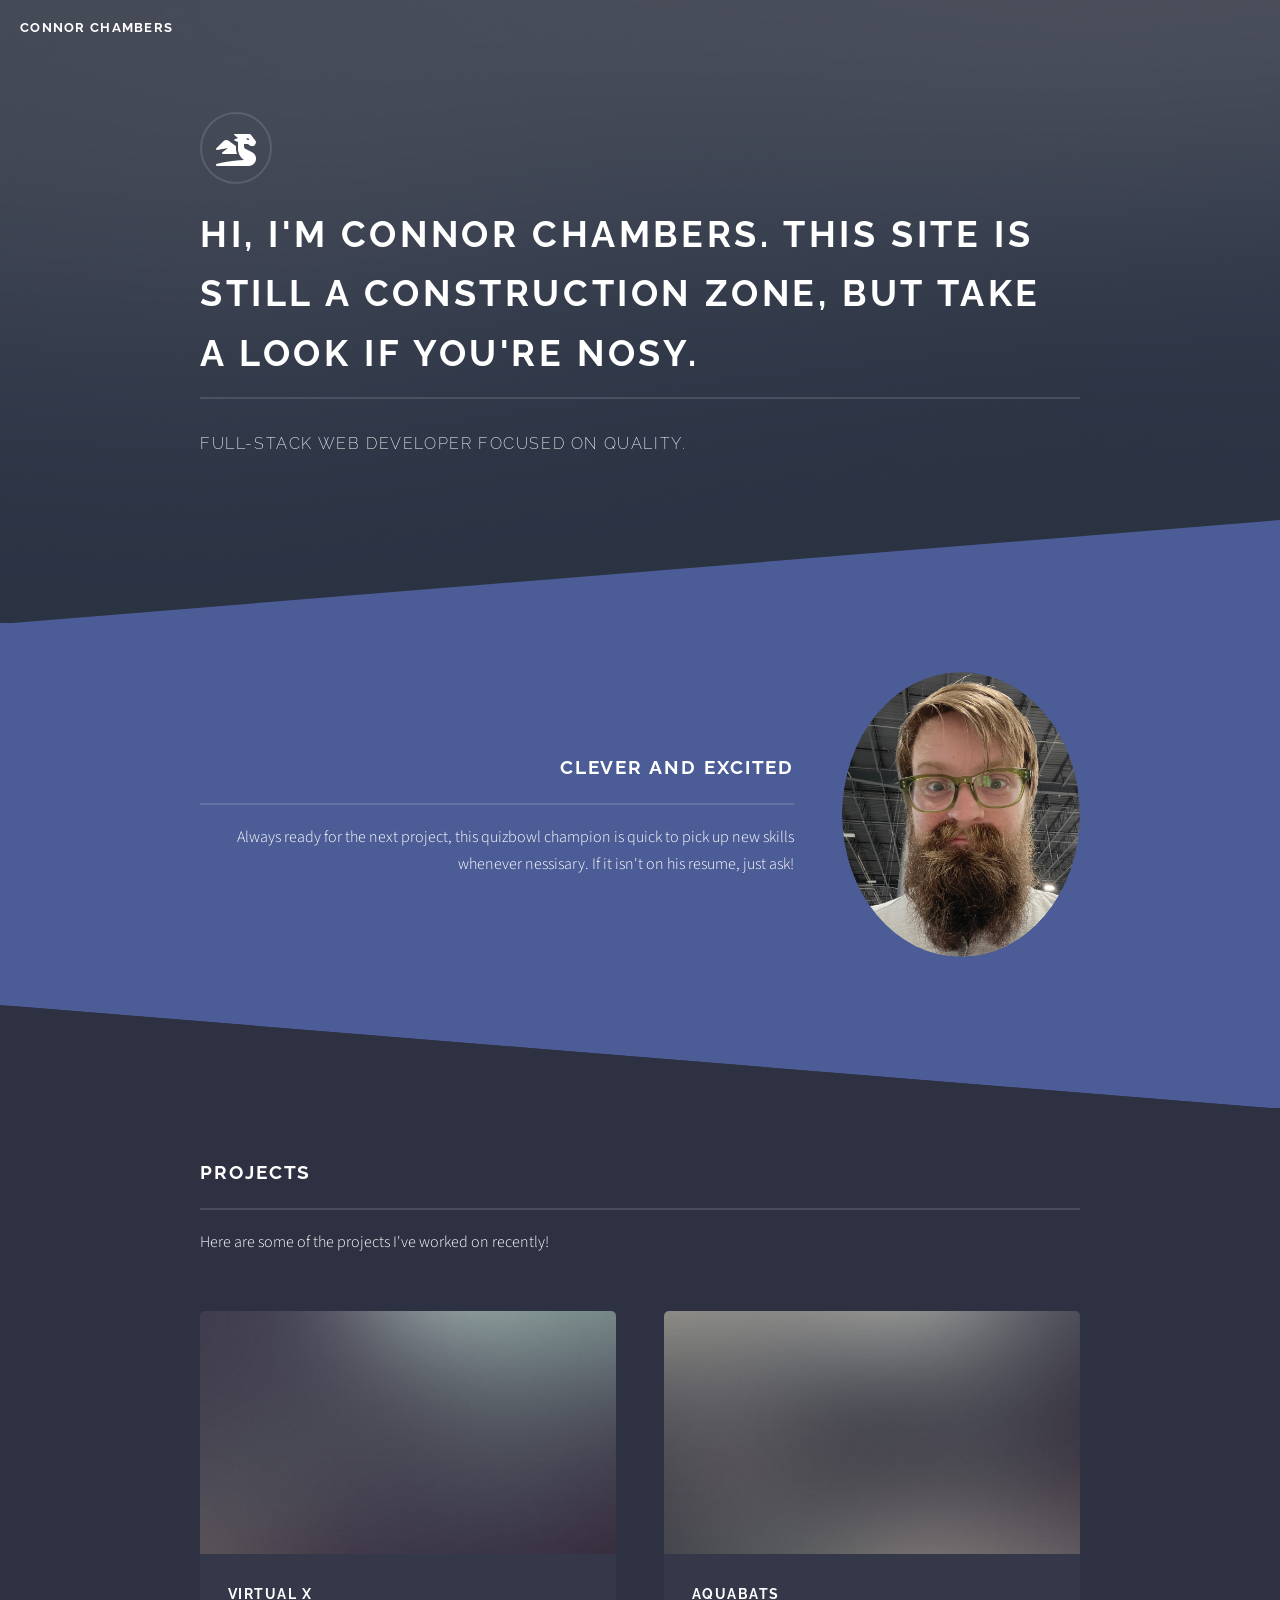
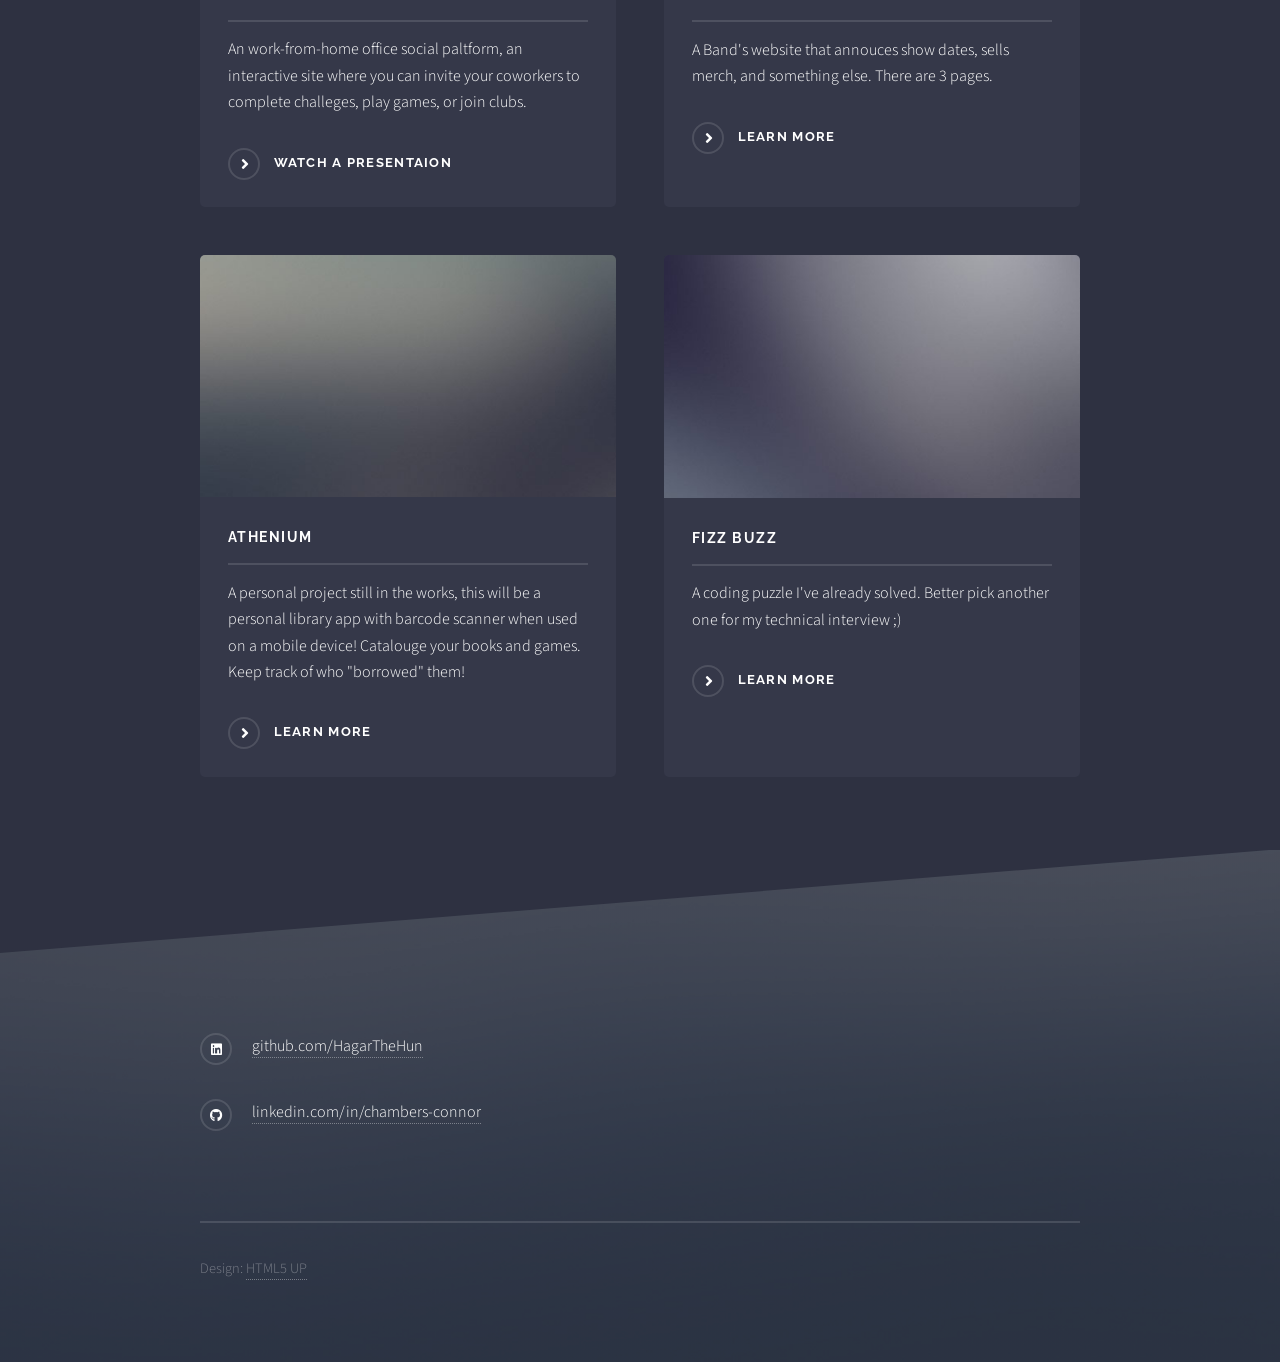
==== commit cde3b4e0: "learned how FA works, Added dragon" ====
--- a/index.html
+++ b/index.html
@@ -46,7 +46,7 @@
 				<!-- Banner -->
 					<section id="banner">
 						<div class="inner">
-							<div class="logo"><span class="icon fa-gem"></span></div>
+							<div class="logo"><span class="icon solid fa-dragon"></span></div>
 							<h2>Hi, I'm Connor Chambers.  This site is still a construction zone, but take a look if you're nosy.</h2>
 							<p>Full-stack web developer focused on quality.</p>
 						</div>
--- a/assets/css/main.css
+++ b/assets/css/main.css
@@ -1,10 +1,10 @@
 @import url(fontawesome-all.min.css);
 @import url("https://fonts.googleapis.com/css?family=Raleway:200,700|Source+Sans+Pro:300,600,300italic,600italic");
 
-/*
-	Solid State by HTML5 UP
-	html5up.net | @ajlkn
-	Free for personal and commercial use under the CCA 3.0 license (html5up.net/license)
+/*
+	Solid State by HTML5 UP
+	html5up.net | @ajlkn
+	Free for personal and commercial use under the CCA 3.0 license (html5up.net/license)
 */
 
 html, body, div, span, applet, object,
@@ -101,11 +101,11 @@
 	body {
 		background-color: #2e3141;
 		background-image: linear-gradient(to top, rgba(46, 49, 65, 0.8), rgba(46, 49, 65, 0.8)), url("../../images/bg.jpg");
-		background-size: auto,+		background-size: auto,
  cover;
-		background-attachment: fixed,+		background-attachment: fixed,
  fixed;
-		background-position: center,+		background-position: center,
  center;
 	}
 
@@ -3467,9 +3467,9 @@
 				padding: 7em 0 8.25em 0 ;
 				background-color: #2e3141;
 				background-image: linear-gradient(to top, rgba(46, 49, 65, 0.8), rgba(46, 49, 65, 0.8)), url("../../images/bg.jpg");
-				background-size: auto,+				background-size: auto,
  cover;
-				background-position: center,+				background-position: center,
  center;
 				margin-bottom: -6.5em;
 			}
@@ -3579,9 +3579,9 @@
 			padding: 9em 0 6.25em 0 ;
 			background-color: #2e3141;
 			background-image: linear-gradient(to top, rgba(46, 49, 65, 0.8), rgba(46, 49, 65, 0.8)), url("../../images/bg.jpg");
-			background-size: auto,+			background-size: auto,
  cover;
-			background-position: center,+			background-position: center,
  0% 30%;
 			margin-bottom: -6.5em;
 		}
@@ -3592,9 +3592,9 @@
 
 		#wrapper > header {
 			padding: 11em 3em 7.375em 3em ;
-			background-size: auto,+			background-size: auto,
  cover;
-			background-position: center,+			background-position: center,
  0% 0%;
 			margin-bottom: -4.75em;
 		}
@@ -3609,7 +3609,7 @@
 
 		#wrapper > header {
 			padding: 6.5em 2em 3em 2em ;
-			background-size: auto,+			background-size: auto,
  125%;
 			margin-bottom: -2.5em;
 		}
@@ -4072,9 +4072,9 @@
 		#footer {
 			background-color: #2e3141;
 			background-image: linear-gradient(to top, rgba(46, 49, 65, 0.8), rgba(46, 49, 65, 0.8)), url("../../images/bg.jpg");
-			background-size: auto,+			background-size: auto,
  cover;
-			background-position: center,+			background-position: center,
  center;
 			margin-top: -6.5em;
 			padding-top: 6.5em;
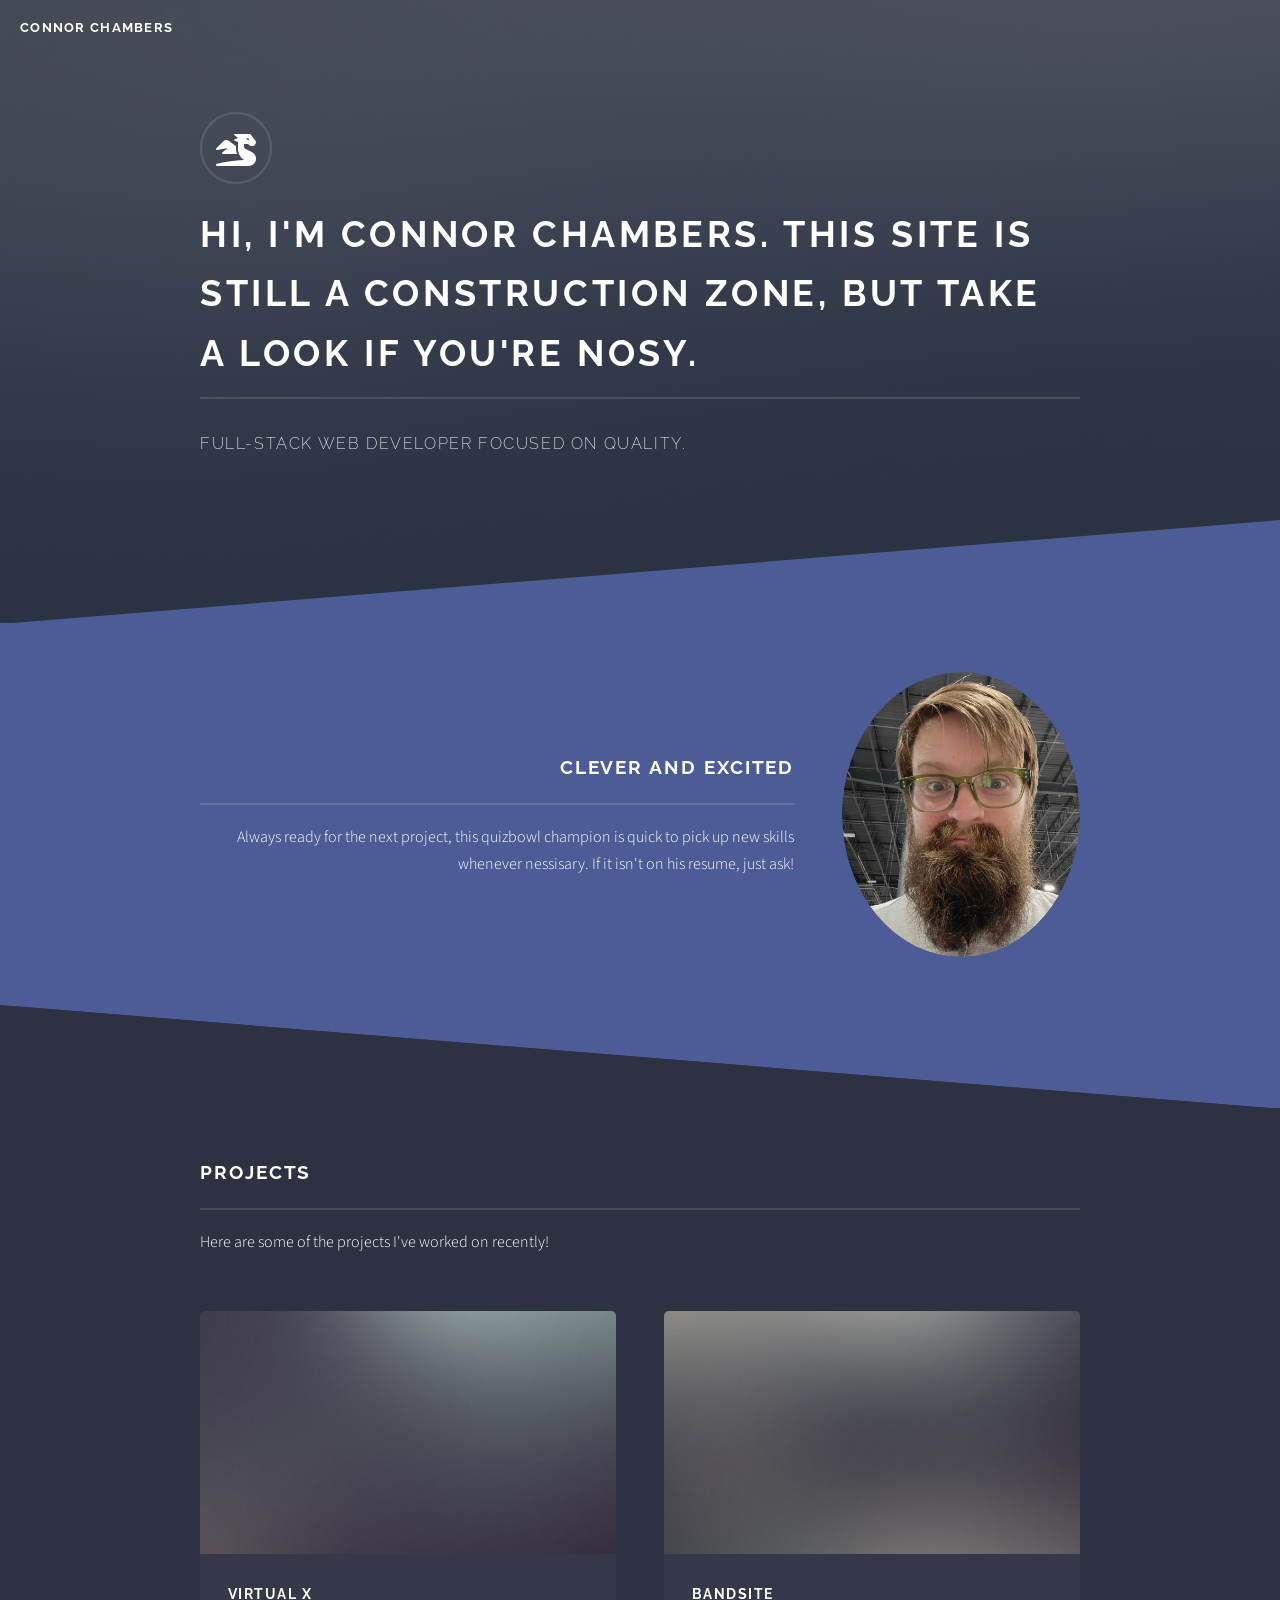
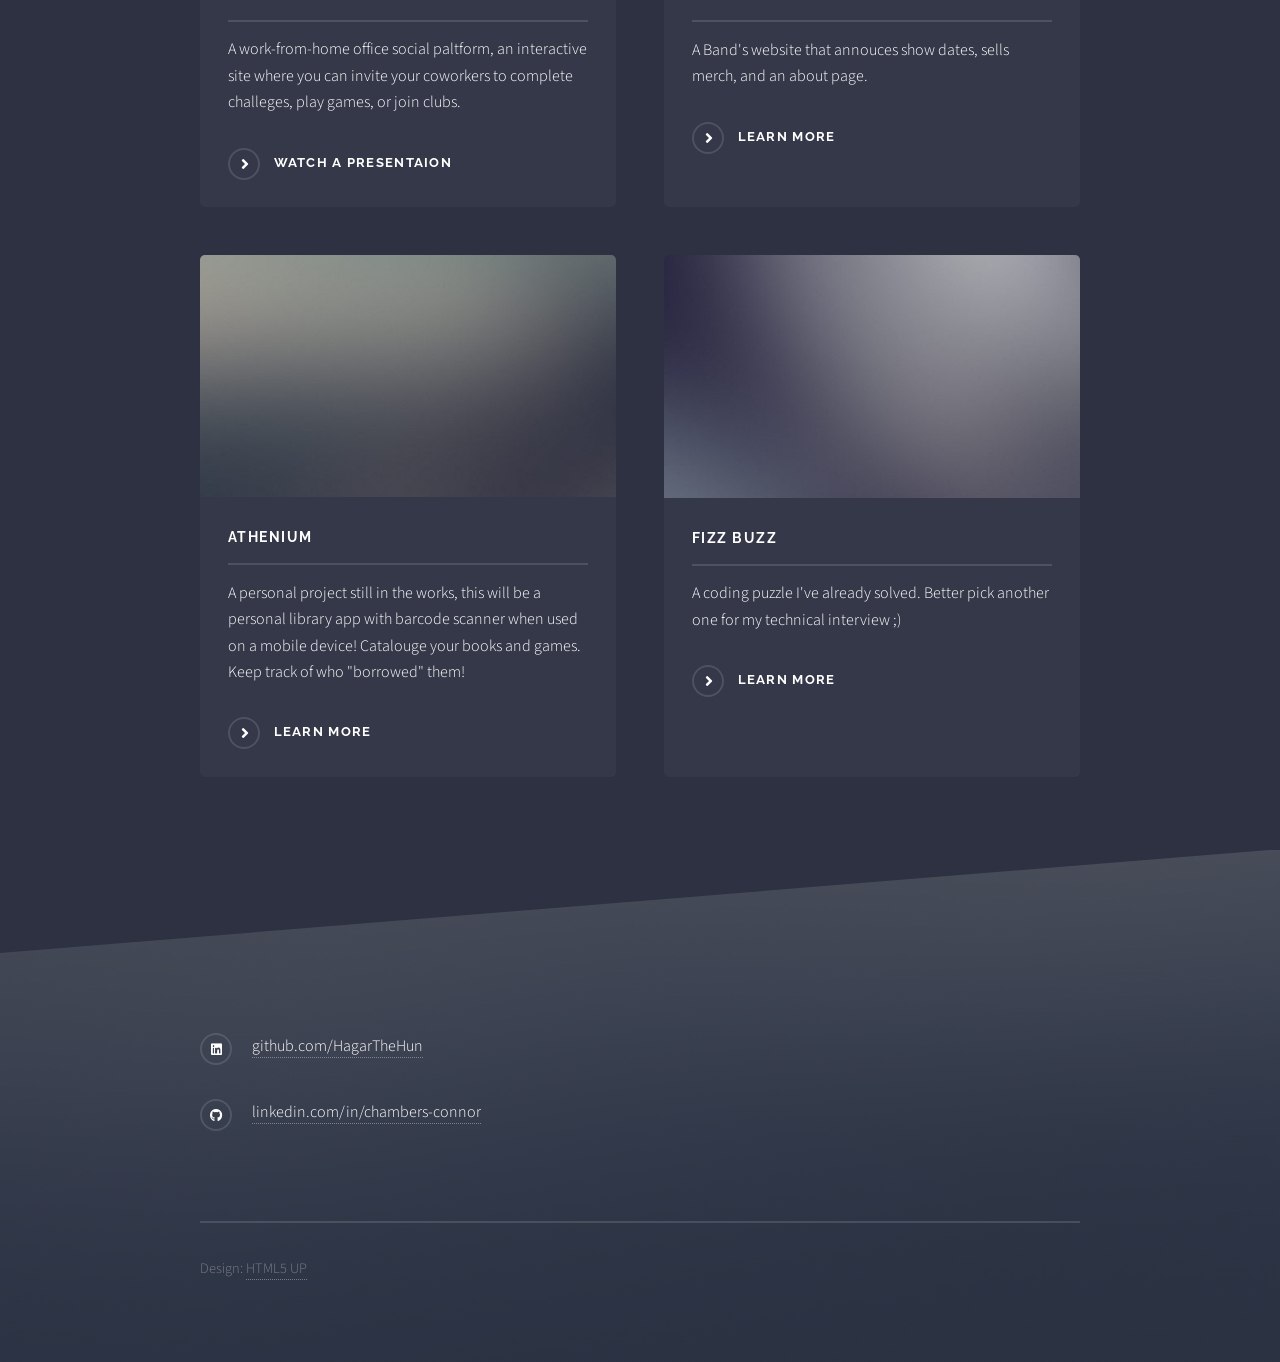
==== commit 395bb752: "Updated Bandsite and FBQ project links and descriptions" ====
--- a/index.html
+++ b/index.html
@@ -99,14 +99,14 @@
 										<article>
 											<a href="#" class="image"><img src="images/pic04.jpg" alt="" /></a>
 											<h3 class="major">Virtual X</h3>
-											<p>An work-from-home office social paltform, an interactive site where you can invite your coworkers to complete challeges, play games, or join clubs.</p>
+											<p>A work-from-home office social paltform, an interactive site where you can invite your coworkers to complete challeges, play games, or join clubs.</p>
 											<a href="#" class="special">Watch a Presentaion</a>
 										</article>
 										<article>
-											<a href="#" class="image"><img src="images/pic05.jpg" alt="" /></a>
-											<h3 class="major">Aquabats</h3>
-											<p>A Band's website that annouces show dates, sells merch, and something else. There are 3 pages.</p>
-											<a href="#" class="special">Learn more</a>
+											<a href="https://github.com/HagarTheHun/bandsite" class="image"><img src="images/pic05.jpg" alt="" /></a>
+											<h3 class="major">BandSite</h3>
+											<p>A Band's website that annouces show dates, sells merch, and an about page.</p>
+											<a href="https://github.com/HagarTheHun/bandsite" class="special">Learn more</a>
 										</article>
 										<article>
 											<a href="#" class="image"><img src="images/pic06.jpg" alt="" /></a>
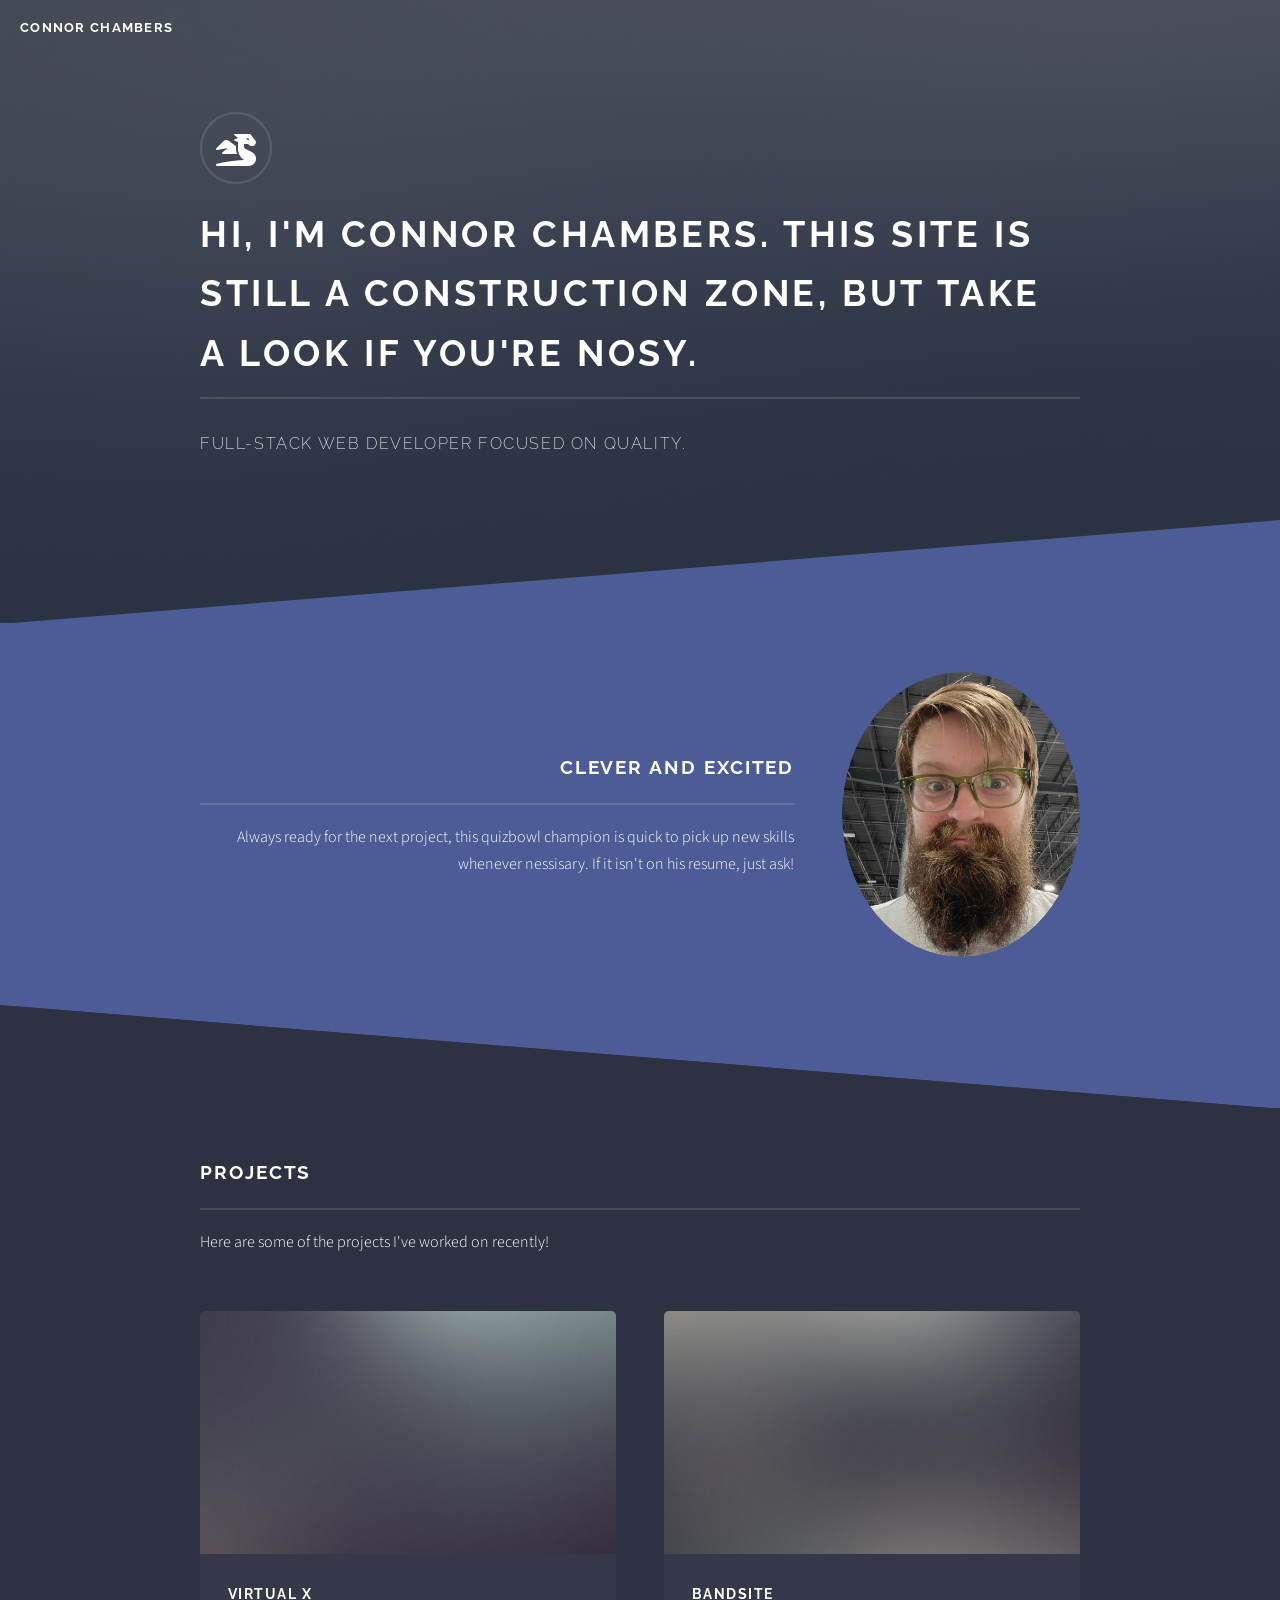
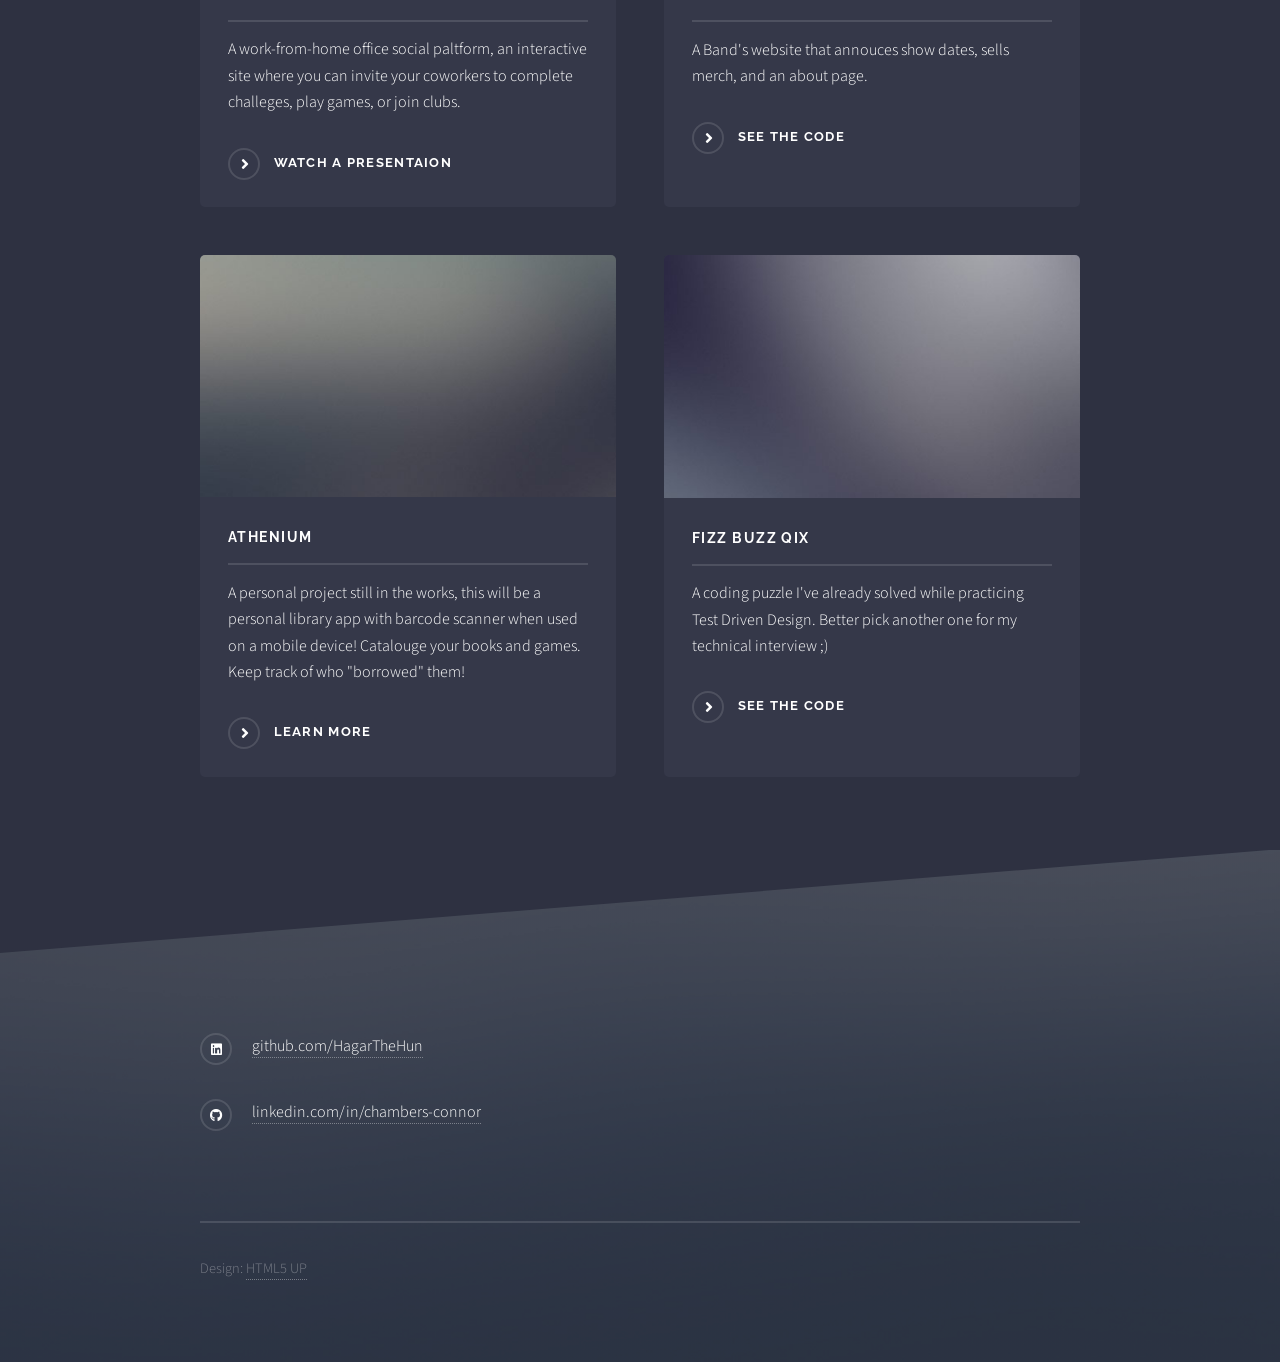
==== commit 840e694d: "Updated Bandsite and FBQ project links and descriptions, fr this time" ====
--- a/index.html
+++ b/index.html
@@ -106,7 +106,7 @@
 											<a href="https://github.com/HagarTheHun/bandsite" class="image"><img src="images/pic05.jpg" alt="" /></a>
 											<h3 class="major">BandSite</h3>
 											<p>A Band's website that annouces show dates, sells merch, and an about page.</p>
-											<a href="https://github.com/HagarTheHun/bandsite" class="special">Learn more</a>
+											<a href="https://github.com/HagarTheHun/bandsite" class="special">See the code</a>
 										</article>
 										<article>
 											<a href="#" class="image"><img src="images/pic06.jpg" alt="" /></a>
@@ -115,10 +115,10 @@
 											<a href="#" class="special">Learn more</a>
 										</article>
 										<article>
-											<a href="#" class="image"><img src="images/pic07.jpg" alt="" /></a>
-											<h3 class="major">Fizz Buzz</h3>
-											<p>A coding puzzle I've already solved. Better pick another one for my technical interview ;)</p>
-											<a href="#" class="special">Learn more</a>
+											<a href="https://github.com/HagarTheHun/fizzbuzzqix" class="image"><img src="images/pic07.jpg" alt="" /></a>
+											<h3 class="major">Fizz Buzz Qix</h3>
+											<p>A coding puzzle I've already solved while practicing Test Driven Design. Better pick another one for my technical interview ;)</p>
+											<a href="https://github.com/HagarTheHun/fizzbuzzqix" class="special">See the code</a>
 										</article>
 									</section>
 									<!--
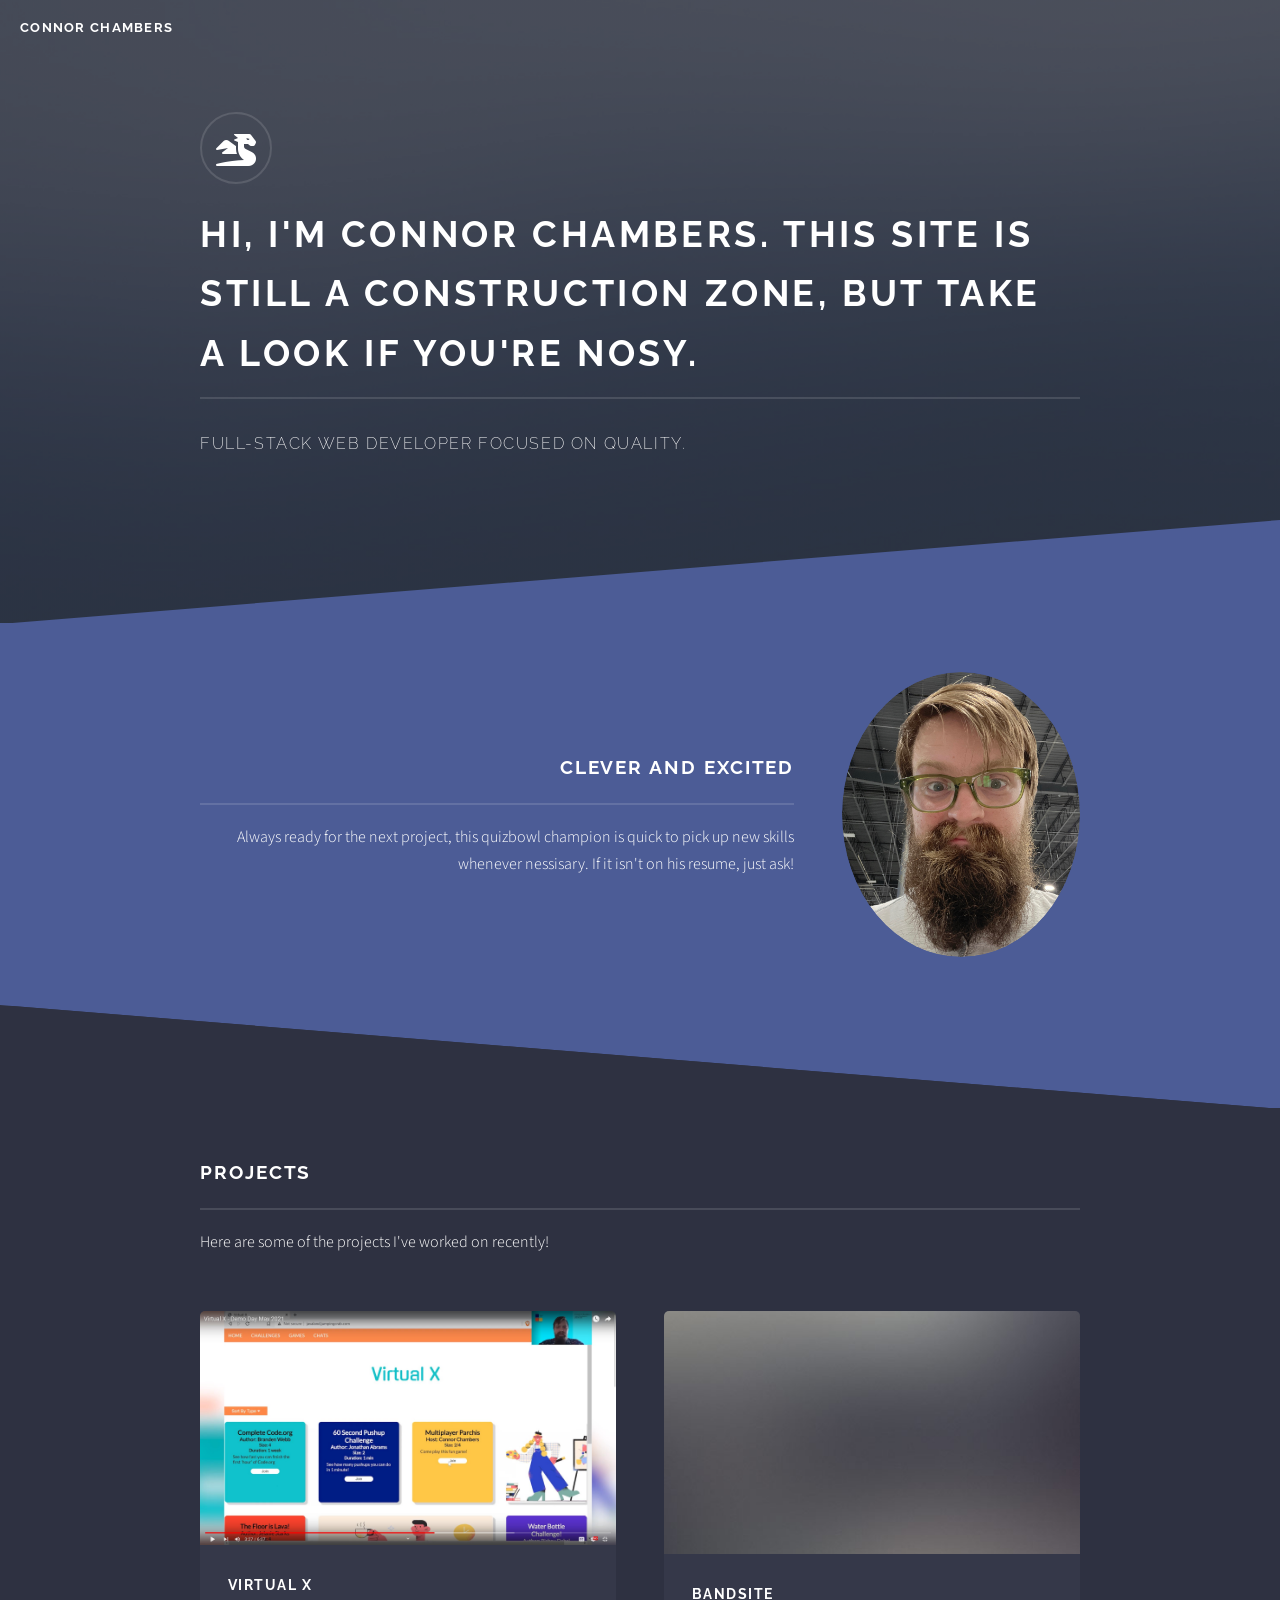
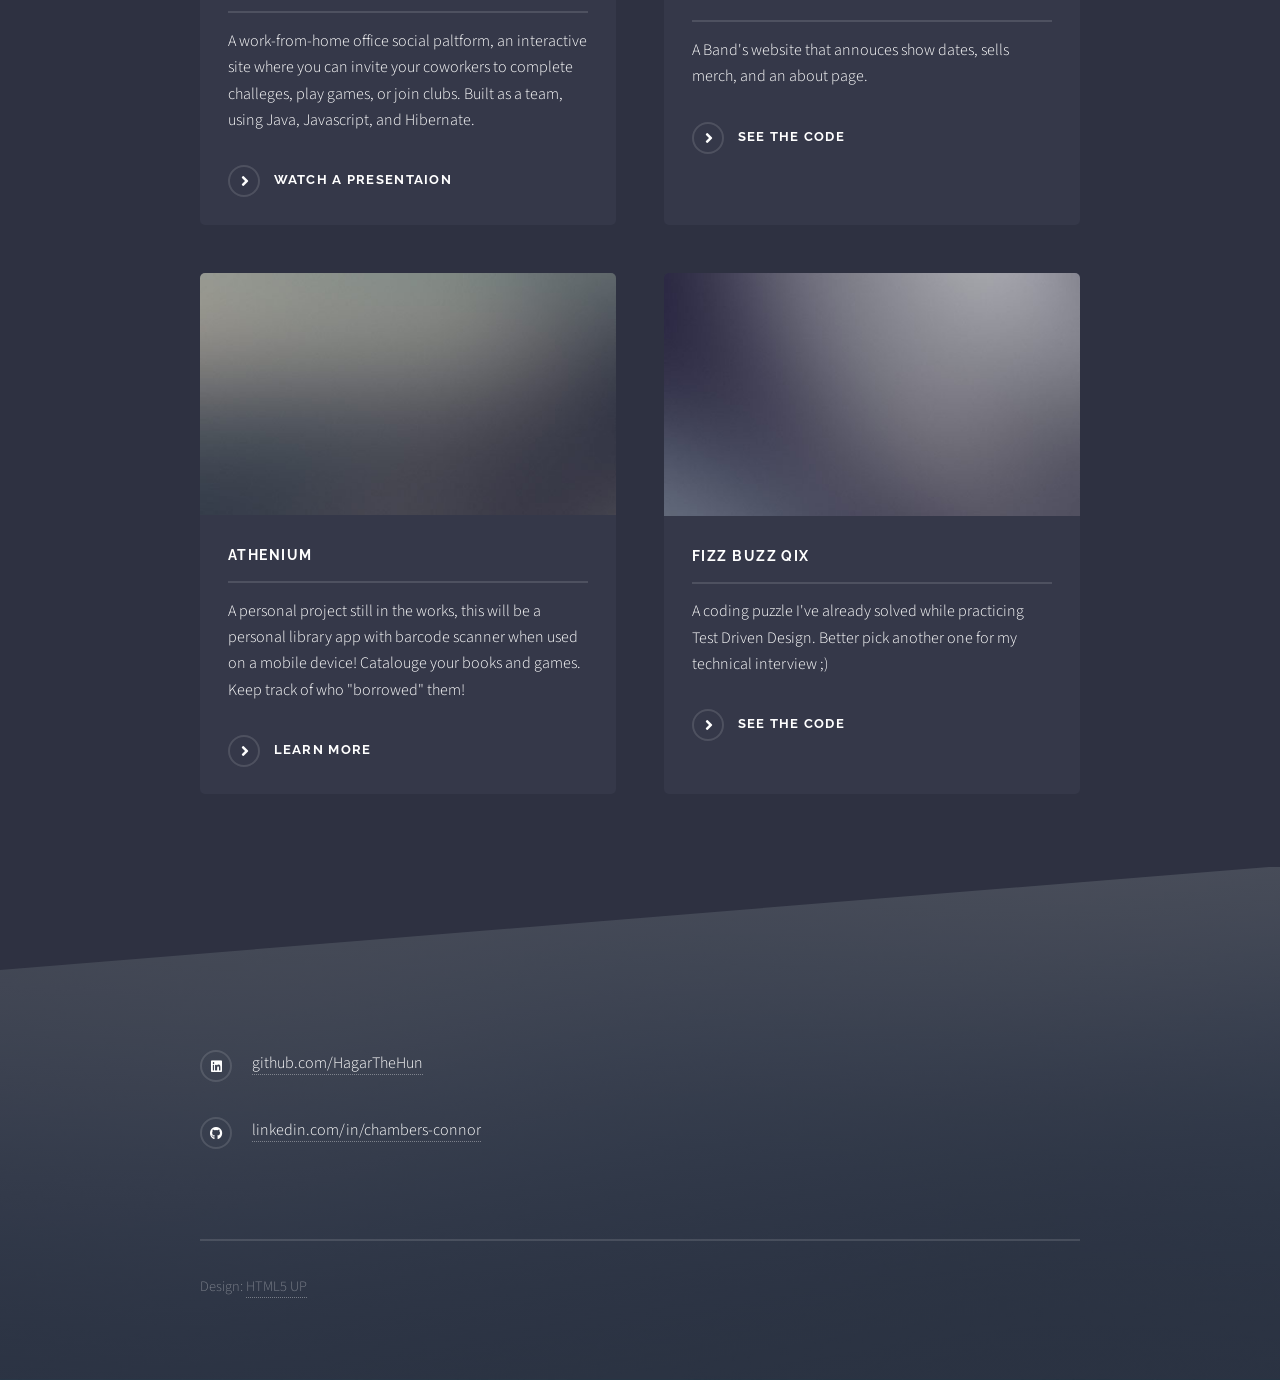
==== commit 95343bd4: "VirtualX link and picture" ====
--- a/index.html
+++ b/index.html
@@ -97,10 +97,10 @@
 									<p>Here are some of the projects I've worked on recently!</p>
 									<section class="features">
 										<article>
-											<a href="#" class="image"><img src="images/pic04.jpg" alt="" /></a>
+											<a href="#" class="image"><img src="images/VirtualX.jpg" alt="" /></a>
 											<h3 class="major">Virtual X</h3>
-											<p>A work-from-home office social paltform, an interactive site where you can invite your coworkers to complete challeges, play games, or join clubs.</p>
-											<a href="#" class="special">Watch a Presentaion</a>
+											<p>A work-from-home office social paltform, an interactive site where you can invite your coworkers to complete challeges, play games, or join clubs. Built as a team, using Java, Javascript, and Hibernate.</p>
+											<a href="https://youtu.be/alANIPSBXk0" class="special">Watch a Presentaion</a>
 										</article>
 										<article>
 											<a href="https://github.com/HagarTheHun/bandsite" class="image"><img src="images/pic05.jpg" alt="" /></a>
--- a/assets/css/main.css
+++ b/assets/css/main.css
@@ -4153,4 +4153,42 @@
 			padding: 2em 1.5em 0.1em 1.5em ;
 		}
 
+	}
+
+/* Connor's Lightbox */
+
+/* The Modal (background) */
+	.modal {
+		display: none;
+		position: fixed;
+		z-index: 1;
+		left: 0;
+		top: 0;
+		width: 100%;
+		height: 100%;
+		overflow: auto;
+		background-color: rgb(0,0,0); 
+		background-color: rgba(0,0,0,0.4); 
+	}
+
+/* Modal Content/Box */
+	.modal-content {
+		background-color: #fefefe;
+		margin: 15% auto; 
+		padding: 20px;
+		border: 1px solid #888;
+		width: 80%; 
+		}
+
+/* The Close Button */
+	.close {
+		color: #aaa;
+		float: right;
+		font-size: 28px;
+		font-weight: bold;
+	}
+	.close:hover, .close:focus {
+		color: black;
+		text-decoration: none;
+		cursor: pointer;
 	}
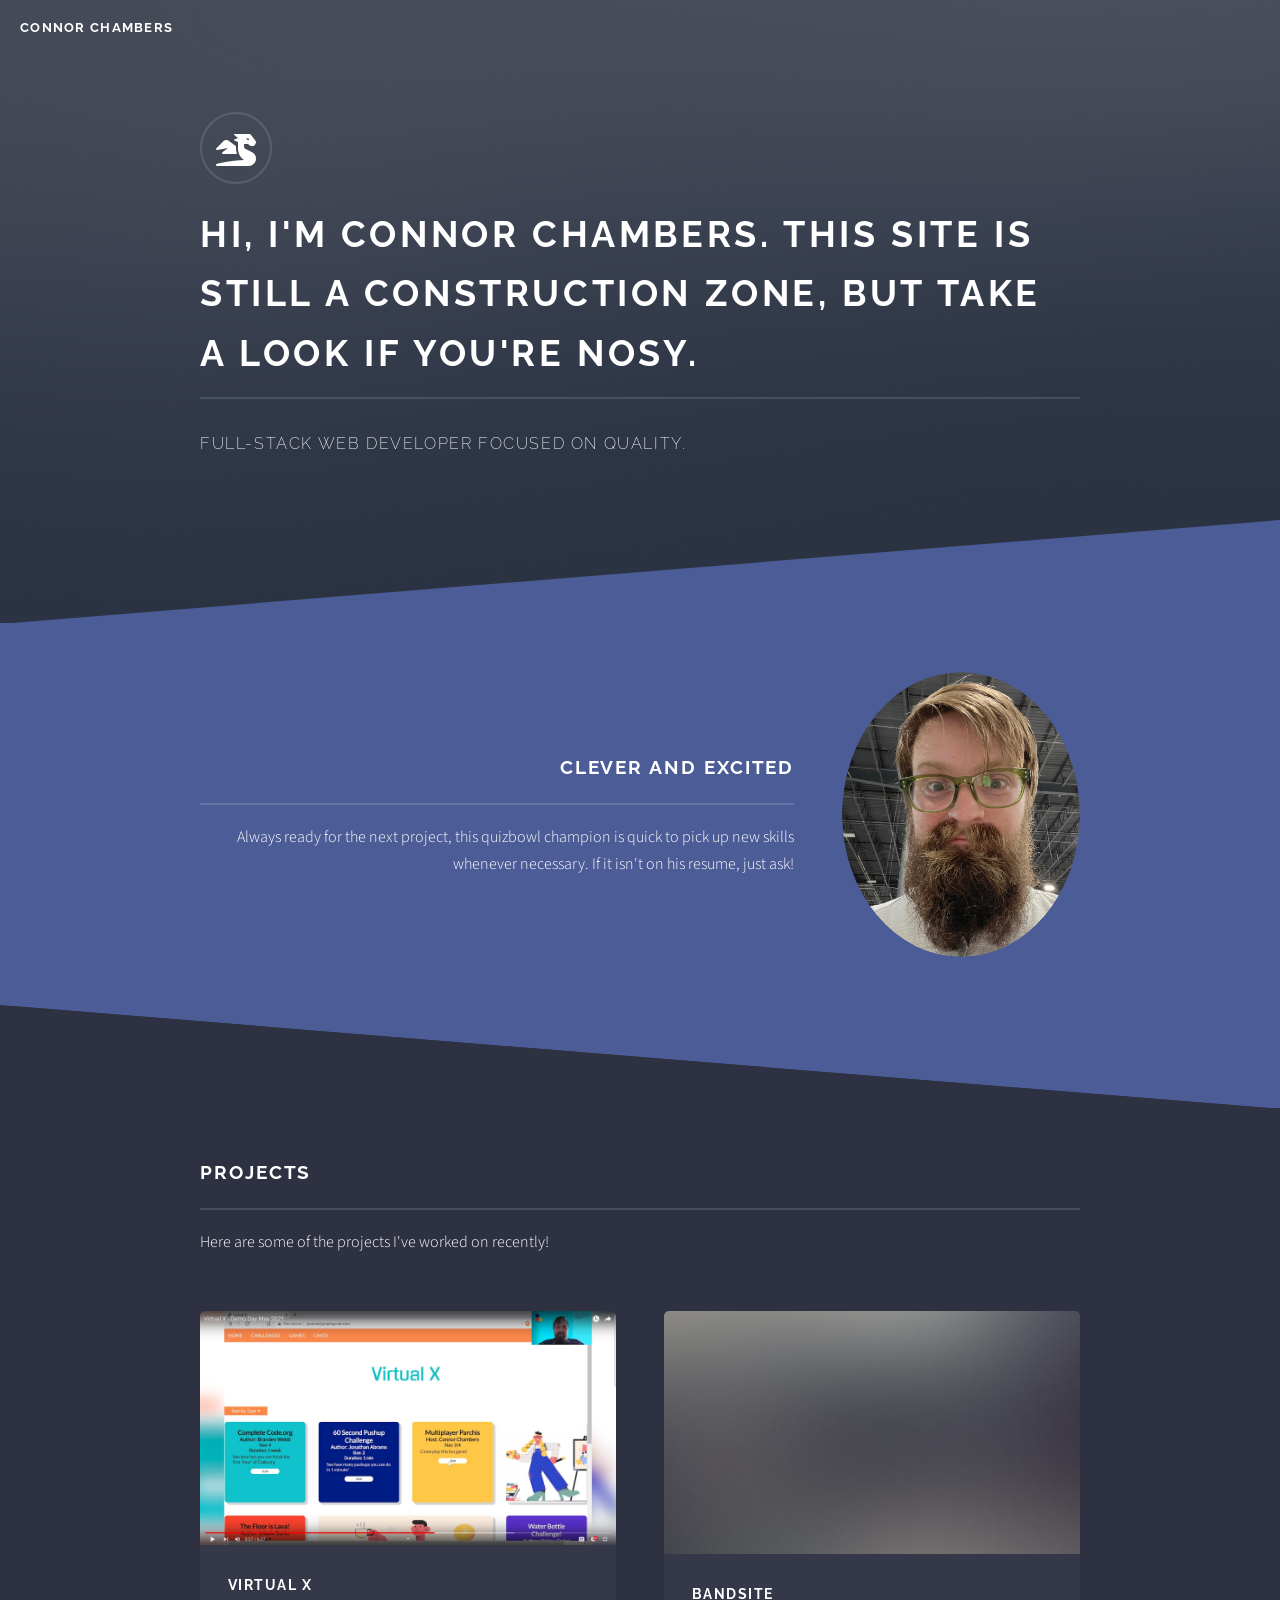
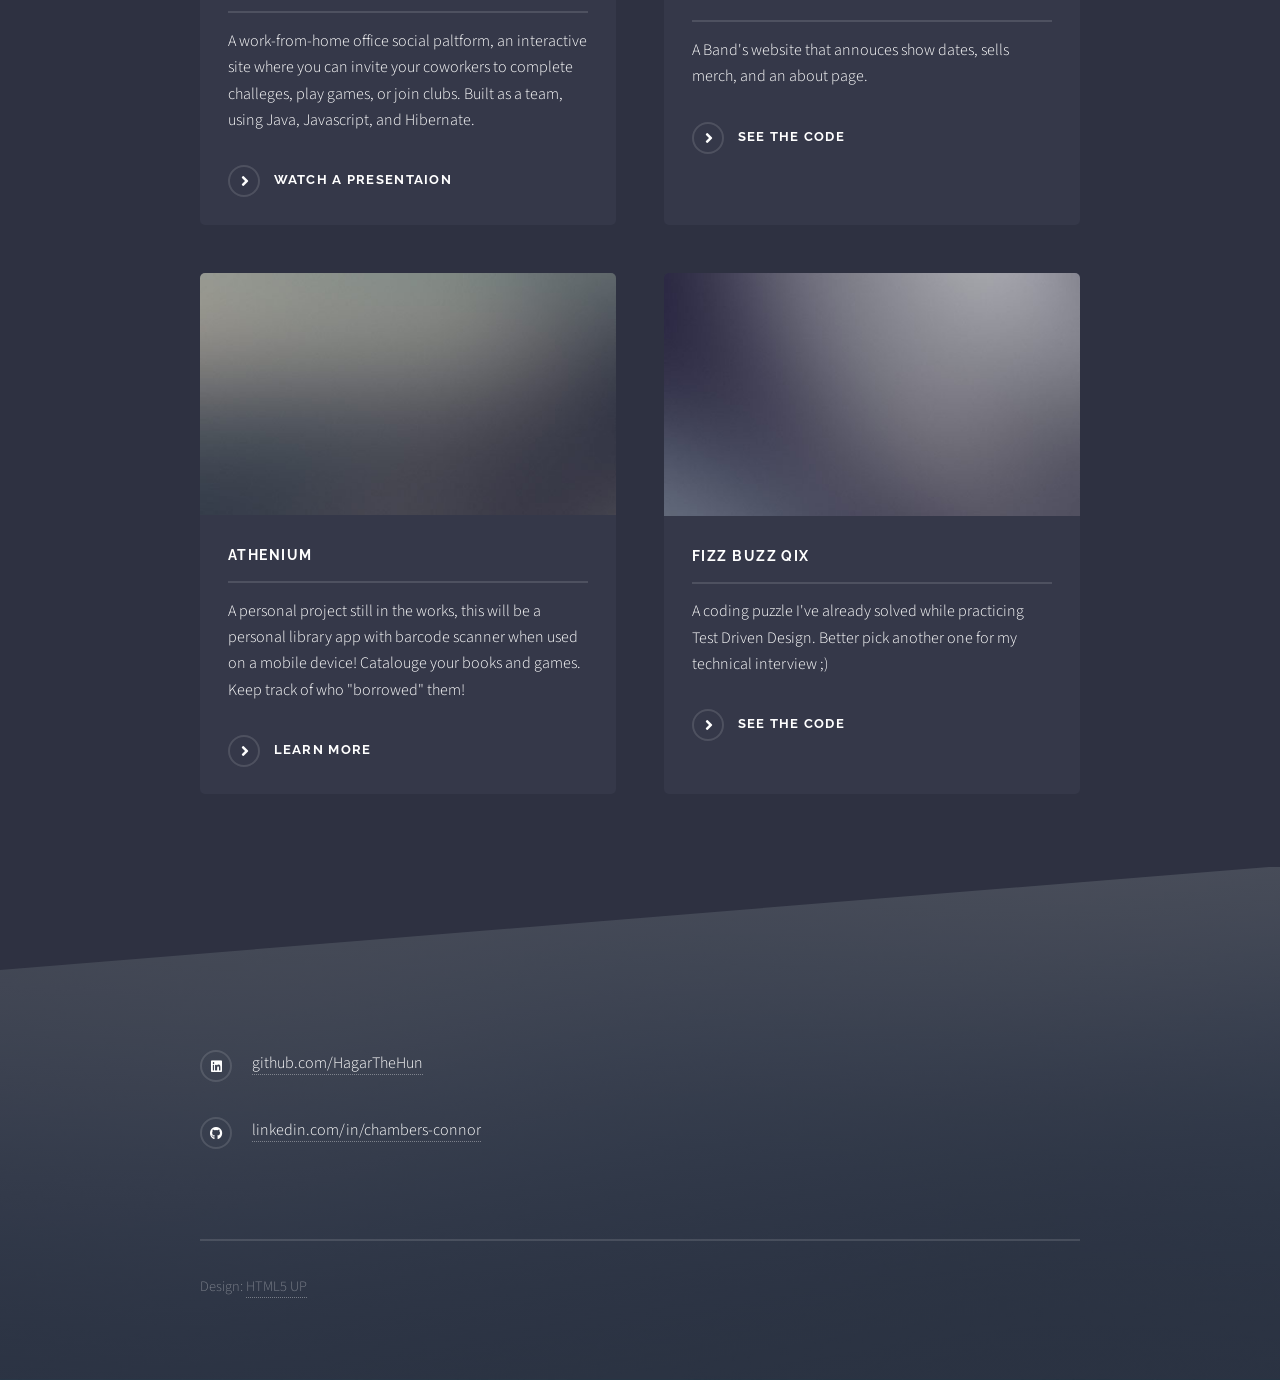
==== commit 3911f4a4: "Spelling mistake" ====
--- a/index.html
+++ b/index.html
@@ -61,7 +61,7 @@
 									<a href="#" class="image"><img src="images/ConnorHeadshot.jpg" alt="" /></a>
 									<div class="content">
 										<h2 class="major">Clever and Excited</h2>
-										<p>Always ready for the next project, this quizbowl champion is quick to pick up new skills whenever nessisary.  If it isn't on his resume, just ask!</p>
+										<p>Always ready for the next project, this quizbowl champion is quick to pick up new skills whenever necessary.  If it isn't on his resume, just ask!</p>
 									</div>
 								</div>
 							</section>
